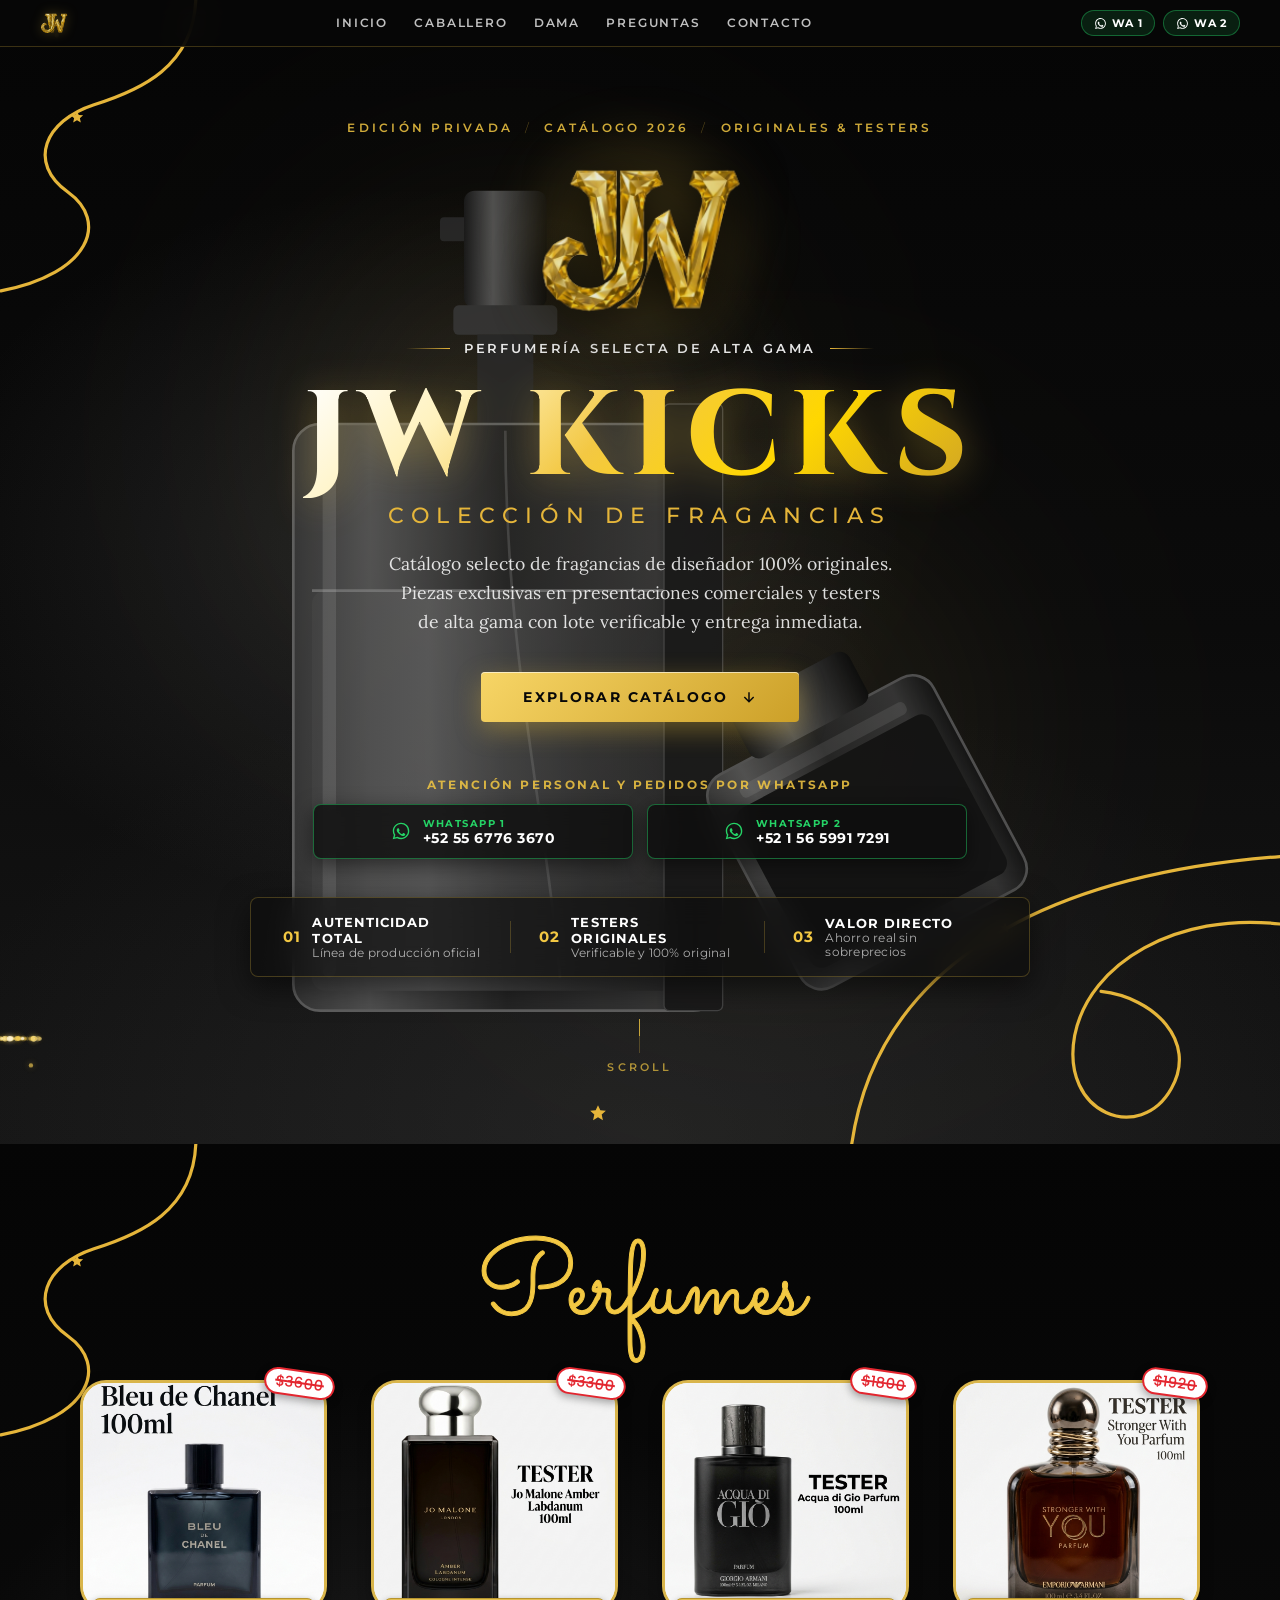
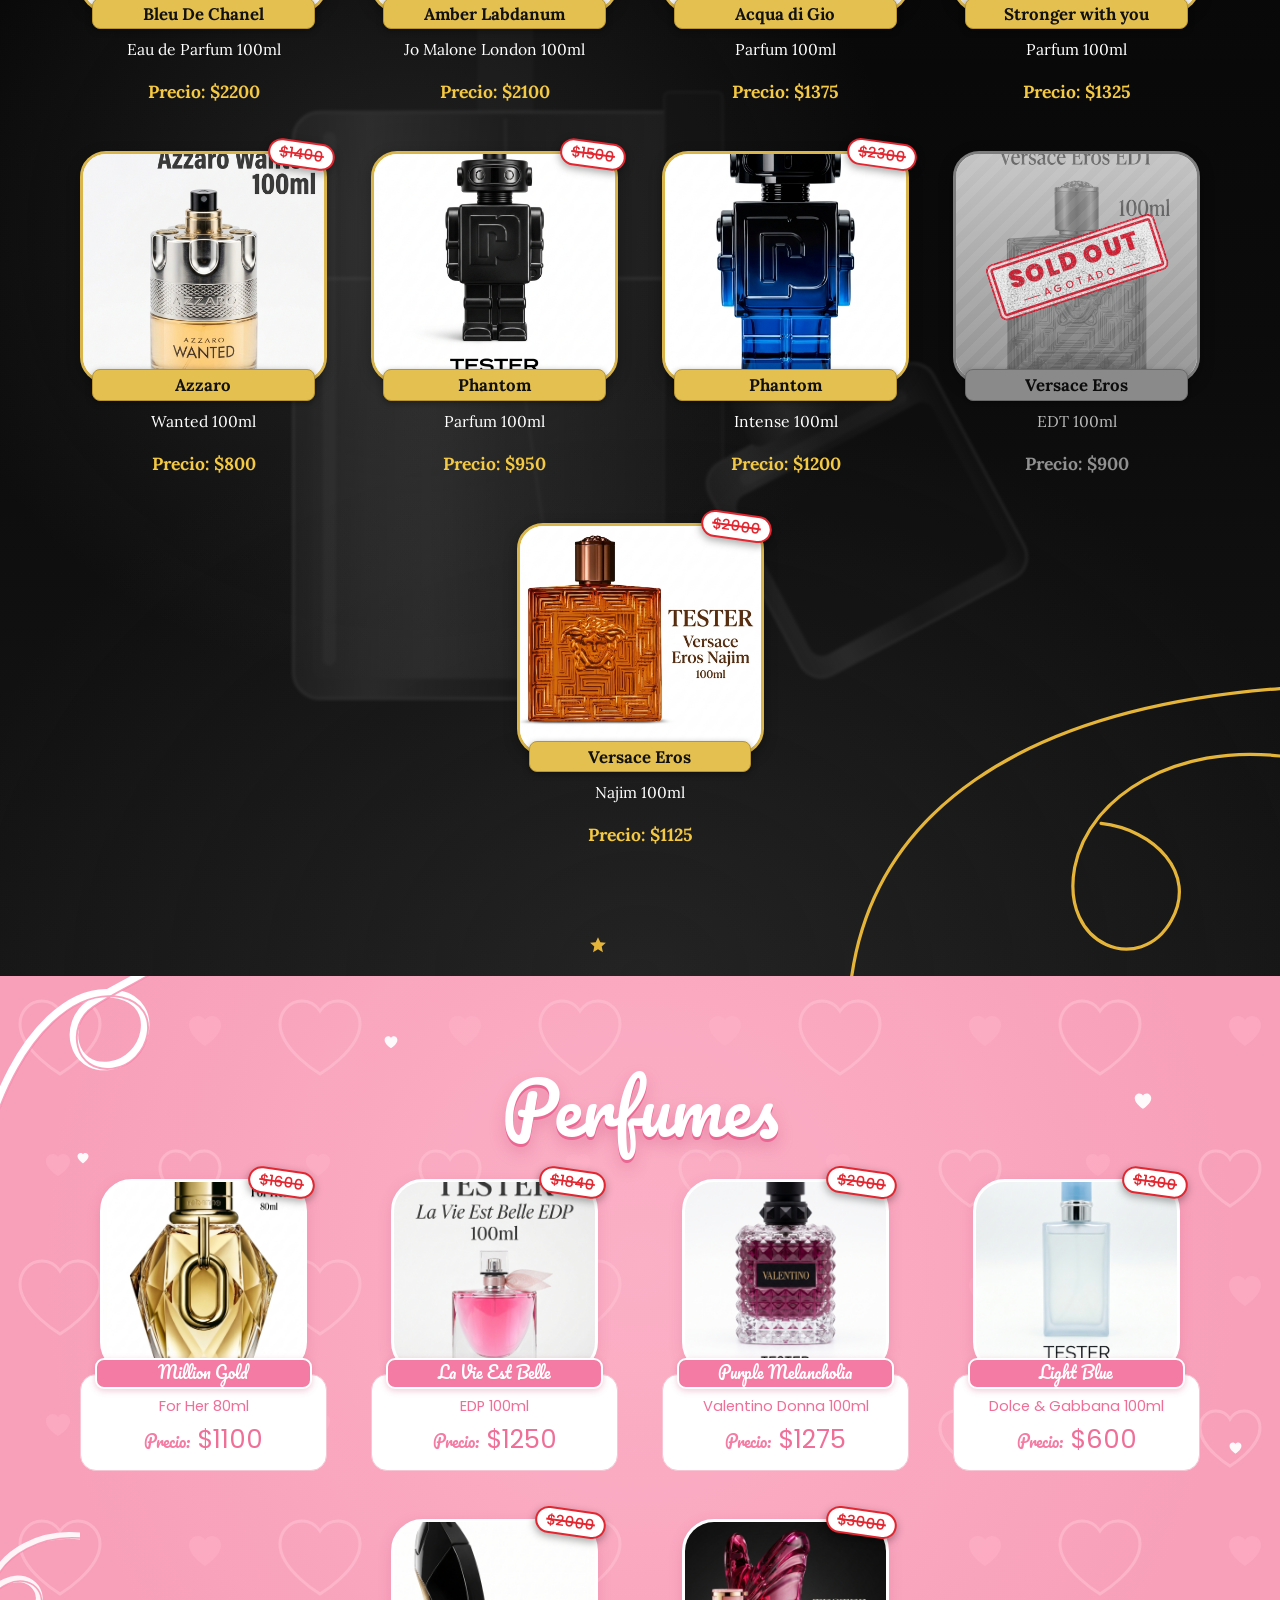
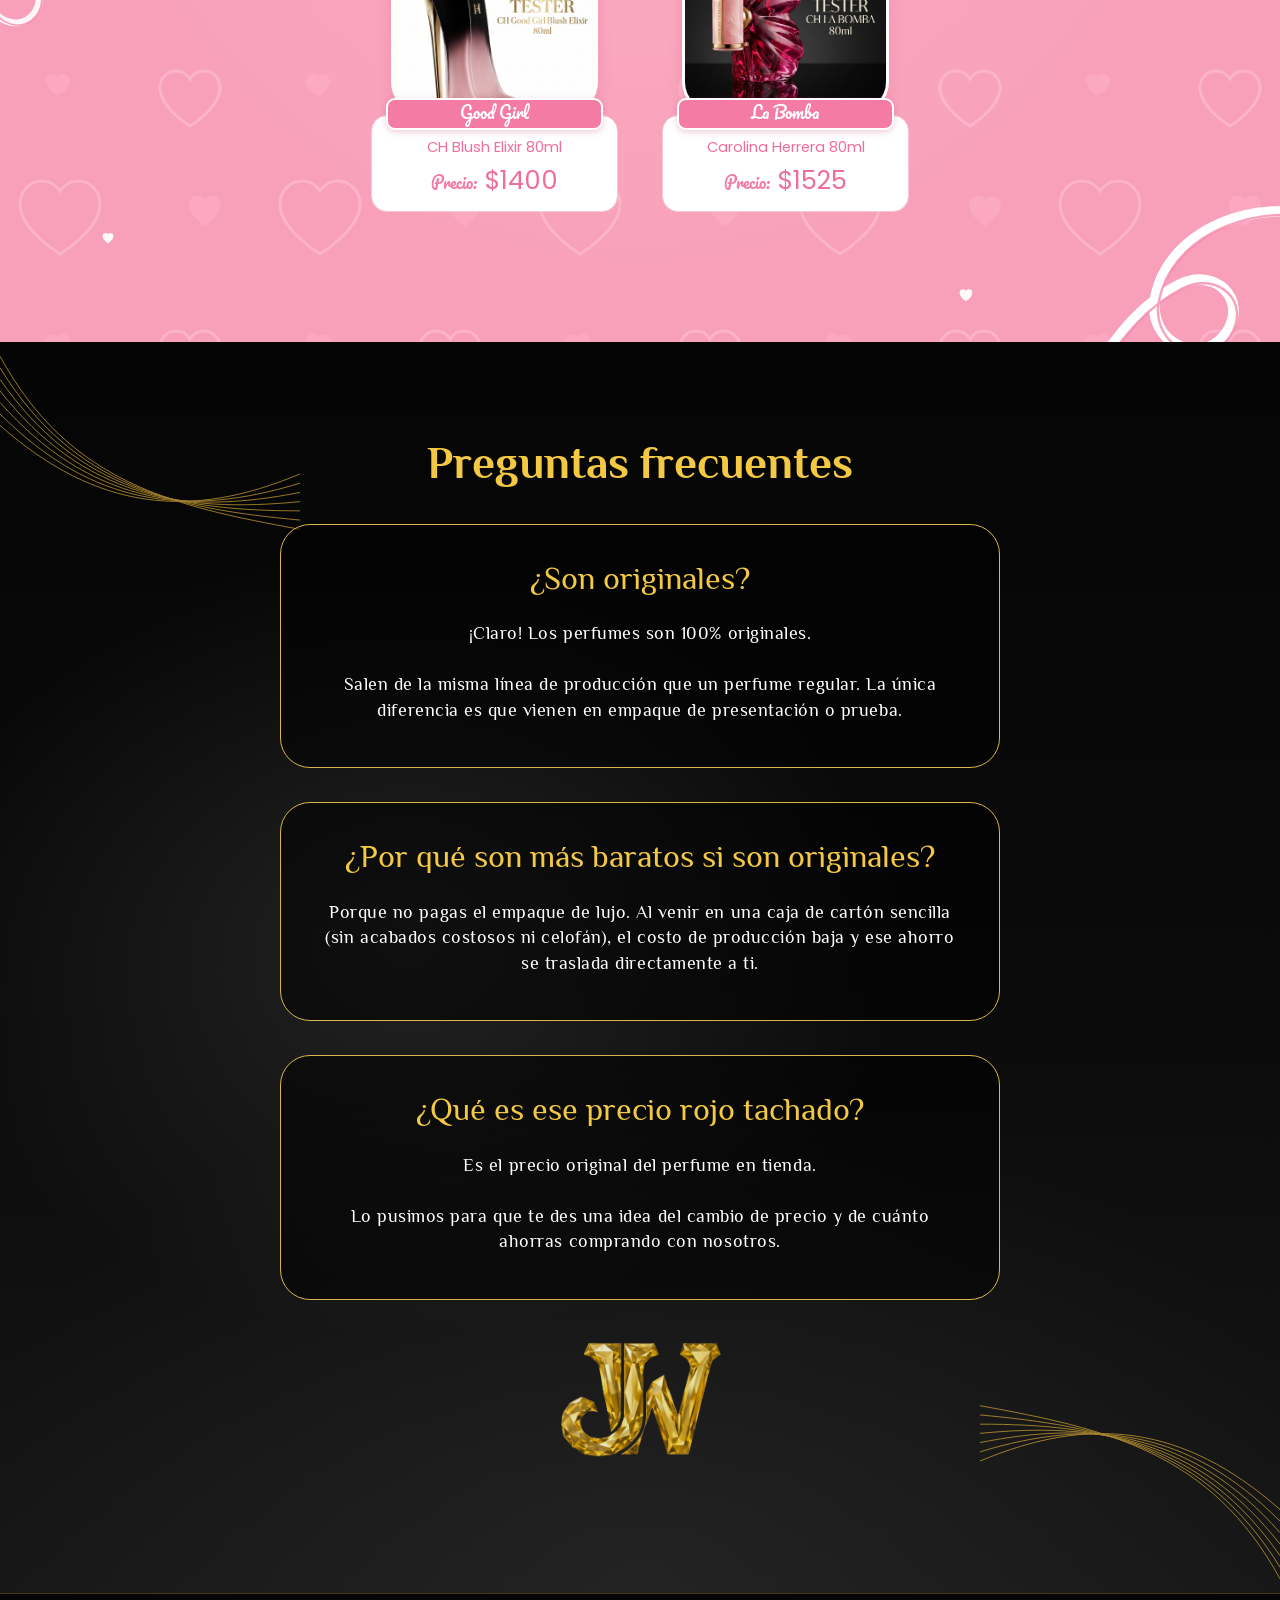
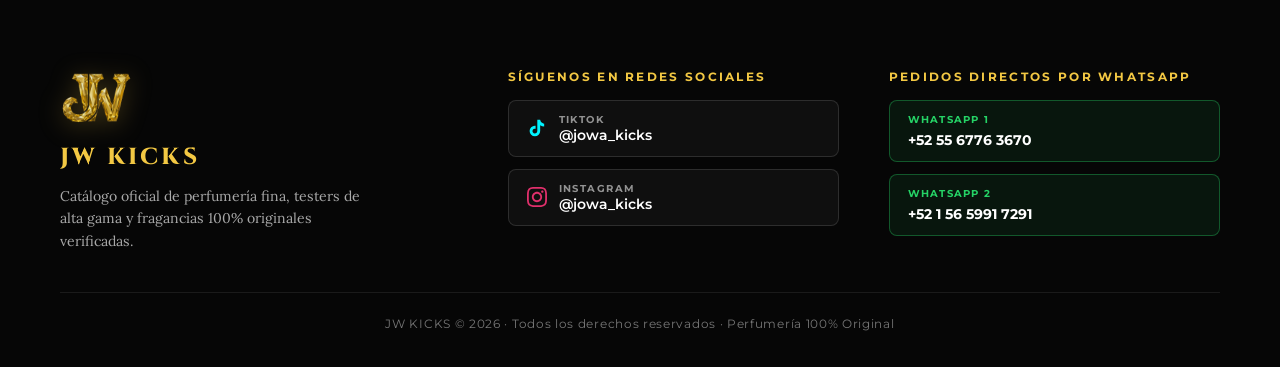
==== index.html @ 9f975dc1 "Add files via upload" ====
<!DOCTYPE html>
<html lang="es">

<head>
  <meta charset="UTF-8">
  <meta name="viewport" content="width=device-width, initial-scale=1">
  <title>JW KICKS · Catálogo Oficial de Fragancias Originales</title>
  <meta name="description"
    content="Catálogo exclusivo de perfumes y fragancias 100% originales JW KICKS. Testers oficiales y presentaciones de alta gama.">
  <meta name="theme-color" content="#000000">

  <!-- Vista previa al compartir el enlace (WhatsApp, Facebook, etc.) -->
  <meta property="og:type" content="website">
  <meta property="og:site_name" content="JW KICKS">
  <meta property="og:title" content="JW KICKS · Catálogo Oficial de Fragancias Originales">
  <meta property="og:description"
    content="Perfumes 100% originales de diseñador. Testers oficiales y presentaciones de alta gama.">
  <meta property="og:image" content="img/logo.png">
  <meta property="og:locale" content="es_MX">
  <meta name="twitter:card" content="summary_large_image">
  <link rel="icon" href="img/logo.png">
  <link rel="preconnect" href="https://fonts.googleapis.com">
  <link rel="preconnect" href="https://fonts.gstatic.com" crossorigin>
  <link
    href="https://fonts.googleapis.com/css2?family=Cinzel:wght@600;700;800;900&family=Lora:ital,wght@0,400;0,700;1,400&family=Marcellus&family=Montserrat:wght@300;400;500;600;700&family=Pacifico&family=Philosopher:wght@400;700&family=Poppins:wght@400;500&family=Sacramento&display=swap"
    rel="stylesheet">
  <link rel="stylesheet" href="styles.css?v=2.1">
</head>

<body>

  <!-- ÍNDICE DE NAVEGACIÓN SUPERIOR (STICKY) -->
  <nav class="indice-superior" id="indice-superior" aria-label="Índice de navegación principal">
    <div class="indice__contenedor">
      <a href="#inicio" class="indice__marca">
        <img src="img/logo.png" alt="JW KICKS" class="indice__logo">

      </a>

      <div class="indice__enlaces">
        <a href="#inicio" class="indice__link">INICIO</a>
        <a href="#coleccion-caballero" class="indice__link">CABALLERO</a>
        <a href="#coleccion-dama" class="indice__link">DAMA</a>
        <a href="#faq" class="indice__link">PREGUNTAS</a>
        <a href="#contacto" class="indice__link">CONTACTO</a>
      </div>

      <div class="indice__whatsapp-grupo">
        <a href="https://wa.me/525567763670?text=Hola%20JW%20KICKS,%20me%20interesa%20consultar%20el%20cat%C3%A1logo."
          target="_blank" rel="noopener" class="indice__wa-btn" title="Contactar WhatsApp 1 (+52 55 6776 3670)">
          <svg viewBox="0 0 24 24" width="13" height="13" fill="currentColor" aria-hidden="true">
            <path
              d="M12.04 2c-5.46 0-9.91 4.45-9.91 9.91 0 1.75.46 3.45 1.32 4.95L2.05 22l5.25-1.38c1.45.79 3.08 1.21 4.74 1.21 5.46 0 9.91-4.45 9.91-9.91 0-2.65-1.03-5.14-2.9-7.01A9.816 9.816 0 0 0 12.04 2m.01 1.67c2.2 0 4.26.86 5.82 2.42a8.225 8.225 0 0 1 2.41 5.83c0 4.54-3.7 8.24-8.24 8.24-1.48 0-2.93-.4-4.2-1.15l-.3-.18-3.12.82.83-3.04-.2-.31a8.196 8.196 0 0 1-1.26-4.38c0-4.54 3.7-8.24 8.24-8.24m4.52 11.66c-.25-.13-1.47-.72-1.7-.81-.23-.08-.39-.13-.56.13-.17.25-.64.81-.79.97-.14.17-.29.19-.54.06-.25-.13-1.06-.39-2.02-1.25-.75-.67-1.26-1.5-1.41-1.75-.14-.25-.02-.39.11-.51.11-.11.25-.29.37-.44.13-.14.17-.25.25-.42.08-.17.04-.31-.02-.44-.06-.13-.56-1.35-.77-1.85-.2-.49-.41-.42-.56-.43h-.48c-.17 0-.44.06-.67.31-.23.25-.88.86-.88 2.1 0 1.24.9 2.44 1.03 2.61.13.17 1.78 2.72 4.31 3.81.6.26 1.07.42 1.44.54.61.19 1.16.17 1.6.1.49-.07 1.47-.6 1.68-1.18.21-.58.21-1.07.15-1.18-.06-.11-.23-.17-.48-.29z" />
          </svg>
          <span>WA 1</span>
        </a>
        <a href="https://wa.me/5215659917291?text=Hola%20JW%20KICKS,%20me%20interesa%20consultar%20el%20cat%C3%A1logo."
          target="_blank" rel="noopener" class="indice__wa-btn" title="Contactar WhatsApp 2 (+52 1 56 5991 7291)">
          <svg viewBox="0 0 24 24" width="13" height="13" fill="currentColor" aria-hidden="true">
            <path
              d="M12.04 2c-5.46 0-9.91 4.45-9.91 9.91 0 1.75.46 3.45 1.32 4.95L2.05 22l5.25-1.38c1.45.79 3.08 1.21 4.74 1.21 5.46 0 9.91-4.45 9.91-9.91 0-2.65-1.03-5.14-2.9-7.01A9.816 9.816 0 0 0 12.04 2m.01 1.67c2.2 0 4.26.86 5.82 2.42a8.225 8.225 0 0 1 2.41 5.83c0 4.54-3.7 8.24-8.24 8.24-1.48 0-2.93-.4-4.2-1.15l-.3-.18-3.12.82.83-3.04-.2-.31a8.196 8.196 0 0 1-1.26-4.38c0-4.54 3.7-8.24 8.24-8.24m4.52 11.66c-.25-.13-1.47-.72-1.7-.81-.23-.08-.39-.13-.56.13-.17.25-.64.81-.79.97-.14.17-.29.19-.54.06-.25-.13-1.06-.39-2.02-1.25-.75-.67-1.26-1.5-1.41-1.75-.14-.25-.02-.39.11-.51.11-.11.25-.29.37-.44.13-.14.17-.25.25-.42.08-.17.04-.31-.02-.44-.06-.13-.56-1.35-.77-1.85-.2-.49-.41-.42-.56-.43h-.48c-.17 0-.44.06-.67.31-.23.25-.88.86-.88 2.1 0 1.24.9 2.44 1.03 2.61.13.17 1.78 2.72 4.31 3.81.6.26 1.07.42 1.44.54.61.19 1.16.17 1.6.1.49-.07 1.47-.6 1.68-1.18.21-.58.21-1.07.15-1.18-.06-.11-.23-.17-.48-.29z" />
          </svg>
          <span>WA 2</span>
        </a>
      </div>
    </div>
  </nav>

  <!-- Decoraciones reutilizables (se usan con <use href="#...">) -->
  <svg width="0" height="0" style="position:absolute" aria-hidden="true">
    <defs>
      <linearGradient id="g-vidrio" x1="0" x2="1">
        <stop offset="0" stop-color="#3b3b3b" />
        <stop offset=".18" stop-color="#5a5a5a" />
        <stop offset=".5" stop-color="#262626" />
        <stop offset=".85" stop-color="#3a3a3a" />
        <stop offset="1" stop-color="#151515" />
      </linearGradient>
      <linearGradient id="g-liquido" x1="0" x2="1">
        <stop offset="0" stop-color="#4a4a4a" />
        <stop offset=".3" stop-color="#6b6b6b" />
        <stop offset=".7" stop-color="#3b3b3b" />
        <stop offset="1" stop-color="#232323" />
      </linearGradient>
      <linearGradient id="g-tapa" x1="0" x2="1">
        <stop offset="0" stop-color="#1c1c1c" />
        <stop offset=".35" stop-color="#5c5c5c" />
        <stop offset="1" stop-color="#0d0d0d" />
      </linearGradient>
    </defs>

    <symbol id="frascos" viewBox="0 0 600 700">
      <!-- frasco grande -->
      <rect x="150" y="70" width="34" height="18" rx="3" fill="#2b2b2b" />
      <rect x="168" y="50" width="62" height="88" rx="8" fill="url(#g-tapa)" />
      <rect x="160" y="136" width="78" height="22" rx="4" fill="#383838" />
      <rect x="178" y="158" width="42" height="70" fill="#2a2a2a" />
      <rect x="40" y="225" width="320" height="440" rx="20" fill="url(#g-vidrio)" stroke="#6a6a6a" stroke-width="2" />
      <rect x="54" y="350" width="292" height="300" rx="10" fill="url(#g-liquido)" opacity=".75" />
      <line x1="54" y1="350" x2="346" y2="350" stroke="#9a9a9a" stroke-width="2" opacity=".6" />
      <rect x="62" y="240" width="10" height="400" rx="5" fill="#fff" opacity=".12" />
      <rect x="318" y="210" width="44" height="455" rx="4" fill="#1a1a1a" stroke="#4a4a4a" />
      <path d="M199 230 C199 400 230 520 240 640" stroke="#8a8a8a" stroke-width="2" fill="none" opacity=".35" />
      <!-- frasco pequeño inclinado -->
      <g transform="rotate(-28 470 520)">
        <rect x="370" y="440" width="190" height="180" rx="18" fill="url(#g-vidrio)" stroke="#5a5a5a"
          stroke-width="2" />
        <rect x="382" y="470" width="166" height="135" rx="10" fill="#141414" />
        <rect x="415" y="400" width="100" height="44" rx="8" fill="url(#g-tapa)" />
        <rect x="395" y="455" width="140" height="10" rx="4" fill="#fff" opacity=".1" />
      </g>
    </symbol>

    <symbol id="curva-sup" viewBox="0 0 150 220">
      <path d="M134 0 C132 46 96 62 64 72 C30 83 18 112 46 132 C74 152 62 188 0 200" fill="none" stroke="currentColor"
        stroke-width="2.2" stroke-linecap="round" />
    </symbol>

    <symbol id="curva-inf" viewBox="0 0 300 300">
      <path d="M8 300 C24 190 120 118 300 104" fill="none" stroke="currentColor" stroke-width="2.2"
        stroke-linecap="round" />
      <path d="M300 150 C230 142 170 176 160 226 C150 280 205 300 226 262 C244 230 214 200 178 196" fill="none"
        stroke="currentColor" stroke-width="2.2" stroke-linecap="round" />
    </symbol>

    <symbol id="estrella" viewBox="0 0 24 24">
      <path d="M12 1.5l3.1 6.9 7.4.7-5.6 5 1.7 7.4L12 17.6l-6.6 3.9 1.7-7.4-5.6-5 7.4-.7z" fill="currentColor" />
    </symbol>

    <symbol id="lineas" viewBox="0 0 260 160">
      <g fill="none" stroke="currentColor" stroke-width=".8">
        <path d="M0 150 C60 40 150 20 260 0" />
        <path d="M0 140 C64 36 152 18 260 8" />
        <path d="M0 130 C68 32 155 16 260 16" />
        <path d="M0 120 C72 28 158 14 260 24" />
        <path d="M0 110 C76 24 160 12 260 32" />
        <path d="M0 100 C80 20 162 10 260 40" />
        <path d="M0 90 C84 16 165 8 260 48" />
      </g>
    </symbol>

    <symbol id="liston-a" viewBox="0 0 160 200">
      <path d="M-10 150 C20 70 70 20 120 30 C165 40 150 100 110 105 C70 110 60 60 90 40 C120 20 150 10 170 -10"
        fill="none" stroke="#fff" stroke-width="9" stroke-linecap="round" />
      <path d="M-10 150 C20 70 70 20 120 30 C165 40 150 100 110 105 C70 110 60 60 90 40 C120 20 150 10 170 -10"
        fill="none" stroke="#f47aa2" stroke-width="2" stroke-linecap="round" transform="translate(3 3)" opacity=".7" />
    </symbol>

    <symbol id="liston-b" viewBox="0 0 160 160">
      <path d="M170 40 C110 30 50 60 40 110 C32 150 80 170 100 140 C118 112 90 85 60 100 C30 115 10 140 -10 170"
        fill="none" stroke="#fff" stroke-width="9" stroke-linecap="round" />
      <path d="M170 40 C110 30 50 60 40 110 C32 150 80 170 100 140 C118 112 90 85 60 100 C30 115 10 140 -10 170"
        fill="none" stroke="#f47aa2" stroke-width="2" stroke-linecap="round" transform="translate(3 3)" opacity=".7" />
    </symbol>

    <symbol id="corazon" viewBox="0 0 24 22">
      <path
        d="M12 21.5S1 14.6 1 7.4C1 3.8 3.8 1 7.2 1c2 0 3.8 1 4.8 2.6C13 2 14.8 1 16.8 1 20.2 1 23 3.8 23 7.4c0 7.2-11 14.1-11 14.1z"
        fill="currentColor" />
    </symbol>
  </svg>

  <!-- PORTADA JW KICKS -->
  <header class="pagina oscuro portada" id="inicio">
    <!-- Canvas de micro-partículas de estela dorada en suspensión -->
    <canvas id="ambient-canvas" class="portada__canvas" aria-hidden="true"></canvas>

    <!-- Auras lumínicas ambientales que respiran con suavidad -->
    <div class="portada__aura portada__aura--1" aria-hidden="true"></div>
    <div class="portada__aura portada__aura--2" aria-hidden="true"></div>

    <!-- Elementos vectoriales animados de fondo -->
    <svg class="frascos anim-flotar" aria-hidden="true">
      <use href="#frascos" />
    </svg>
    <svg class="deco curva-sup anim-pulso" aria-hidden="true">
      <use href="#curva-sup" />
    </svg>
    <svg class="deco estrella e1 anim-titilar" aria-hidden="true">
      <use href="#estrella" />
    </svg>
    <svg class="deco curva-inf anim-pulso" aria-hidden="true">
      <use href="#curva-inf" />
    </svg>
    <svg class="deco estrella e2 anim-titilar-delay" aria-hidden="true">
      <use href="#estrella" />
    </svg>
    <svg class="deco estrella e3 anim-titilar" aria-hidden="true">
      <use href="#estrella" />
    </svg>

    <div class="portada__contenedor">
      <!-- Encabezado editorial superior -->
      <div class="portada__topbar">
        <span class="topbar__item">EDICIÓN PRIVADA</span>
        <span class="topbar__sep">/</span>
        <span class="topbar__item">CATÁLOGO 2026</span>
        <span class="topbar__sep">/</span>
        <span class="topbar__item">ORIGINALES &amp; TESTERS</span>
      </div>

      <!-- Emblema de la marca con iluminación de halo suave -->
      <div class="portada__emblema">
        <div class="emblema__halo" aria-hidden="true"></div>
        <img class="portada__logo" src="img/logo.png" alt="JOWA KICKS">
      </div>

      <!-- Cintillo de categoría de lujo -->
      <div class="portada__etiqueta-lujo">
        <span class="etiqueta__linea" aria-hidden="true"></span>
        <span class="etiqueta__texto">PERFUMERÍA SELECTA DE ALTA GAMA</span>
        <span class="etiqueta__linea" aria-hidden="true"></span>
      </div>

      <!-- Título de marca imponente: JW KICKS -->
      <h1 class="portada__titulo">
        <span class="portada__marca">JW KICKS</span>
        <span class="portada__subtitulo-marca">COLECCIÓN DE FRAGANCIAS</span>
      </h1>

      <!-- Descripción editorial sobria y directa -->
      <p class="portada__descripcion">
        Catálogo selecto de fragancias de diseñador 100% originales.
        Piezas exclusivas en presentaciones comerciales y testers de alta gama con lote verificable y entrega inmediata.
      </p>

      <!-- Botón de acción con estilo editorial arquitectónico -->
      <div class="portada__cta">
        <a href="#catalogo" class="btn-explorar">
          <span class="btn-explorar__texto">EXPLORAR CATÁLOGO</span>
          <svg class="btn-explorar__flecha" viewBox="0 0 24 24" width="16" height="16" fill="none" stroke="currentColor"
            stroke-width="2.2" aria-hidden="true">
            <path d="M12 5v14M5 12l7 7 7-7" />
          </svg>
        </a>
      </div>

      <!-- 2 BOTONES DE WHATSAPP DIRECTOS -->
      <div class="portada__whatsapp-seccion">
        <span class="wa-seccion__titulo">ATENCIÓN PERSONAL Y PEDIDOS POR WHATSAPP</span>
        <div class="wa-seccion__botones">
          <a href="https://wa.me/525567763670?text=Hola%20JW%20KICKS,%20me%20gustar%C3%ADa%20hacer%20un%20pedido%20o%20consultar%20el%20cat%C3%A1logo."
            target="_blank" rel="noopener" class="btn-wa-contacto">
            <svg class="btn-wa__svg" viewBox="0 0 24 24" width="20" height="20" fill="currentColor" aria-hidden="true">
              <path
                d="M12.04 2c-5.46 0-9.91 4.45-9.91 9.91 0 1.75.46 3.45 1.32 4.95L2.05 22l5.25-1.38c1.45.79 3.08 1.21 4.74 1.21 5.46 0 9.91-4.45 9.91-9.91 0-2.65-1.03-5.14-2.9-7.01A9.816 9.816 0 0 0 12.04 2m.01 1.67c2.2 0 4.26.86 5.82 2.42a8.225 8.225 0 0 1 2.41 5.83c0 4.54-3.7 8.24-8.24 8.24-1.48 0-2.93-.4-4.2-1.15l-.3-.18-3.12.82.83-3.04-.2-.31a8.196 8.196 0 0 1-1.26-4.38c0-4.54 3.7-8.24 8.24-8.24m4.52 11.66c-.25-.13-1.47-.72-1.7-.81-.23-.08-.39-.13-.56.13-.17.25-.64.81-.79.97-.14.17-.29.19-.54.06-.25-.13-1.06-.39-2.02-1.25-.75-.67-1.26-1.5-1.41-1.75-.14-.25-.02-.39.11-.51.11-.11.25-.29.37-.44.13-.14.17-.25.25-.42.08-.17.04-.31-.02-.44-.06-.13-.56-1.35-.77-1.85-.2-.49-.41-.42-.56-.43h-.48c-.17 0-.44.06-.67.31-.23.25-.88.86-.88 2.1 0 1.24.9 2.44 1.03 2.61.13.17 1.78 2.72 4.31 3.81.6.26 1.07.42 1.44.54.61.19 1.16.17 1.6.1.49-.07 1.47-.6 1.68-1.18.21-.58.21-1.07.15-1.18-.06-.11-.23-.17-.48-.29z" />
            </svg>
            <div class="btn-wa__info">
              <span class="btn-wa__etiqueta">WHATSAPP 1</span>
              <strong class="btn-wa__tel">+52 55 6776 3670</strong>
            </div>
          </a>

          <a href="https://wa.me/5215659917291?text=Hola%20JW%20KICKS,%20me%20gustar%C3%ADa%20hacer%20un%20pedido%20o%20consultar%20el%20cat%C3%A1logo."
            target="_blank" rel="noopener" class="btn-wa-contacto">
            <svg class="btn-wa__svg" viewBox="0 0 24 24" width="20" height="20" fill="currentColor" aria-hidden="true">
              <path
                d="M12.04 2c-5.46 0-9.91 4.45-9.91 9.91 0 1.75.46 3.45 1.32 4.95L2.05 22l5.25-1.38c1.45.79 3.08 1.21 4.74 1.21 5.46 0 9.91-4.45 9.91-9.91 0-2.65-1.03-5.14-2.9-7.01A9.816 9.816 0 0 0 12.04 2m.01 1.67c2.2 0 4.26.86 5.82 2.42a8.225 8.225 0 0 1 2.41 5.83c0 4.54-3.7 8.24-8.24 8.24-1.48 0-2.93-.4-4.2-1.15l-.3-.18-3.12.82.83-3.04-.2-.31a8.196 8.196 0 0 1-1.26-4.38c0-4.54 3.7-8.24 8.24-8.24m4.52 11.66c-.25-.13-1.47-.72-1.7-.81-.23-.08-.39-.13-.56.13-.17.25-.64.81-.79.97-.14.17-.29.19-.54.06-.25-.13-1.06-.39-2.02-1.25-.75-.67-1.26-1.5-1.41-1.75-.14-.25-.02-.39.11-.51.11-.11.25-.29.37-.44.13-.14.17-.25.25-.42.08-.17.04-.31-.02-.44-.06-.13-.56-1.35-.77-1.85-.2-.49-.41-.42-.56-.43h-.48c-.17 0-.44.06-.67.31-.23.25-.88.86-.88 2.1 0 1.24.9 2.44 1.03 2.61.13.17 1.78 2.72 4.31 3.81.6.26 1.07.42 1.44.54.61.19 1.16.17 1.6.1.49-.07 1.47-.6 1.68-1.18.21-.58.21-1.07.15-1.18-.06-.11-.23-.17-.48-.29z" />
            </svg>
            <div class="btn-wa__info">
              <span class="btn-wa__etiqueta">WHATSAPP 2</span>
              <strong class="btn-wa__tel">+52 1 56 5991 7291</strong>
            </div>
          </a>
        </div>
      </div>

      <!-- Fila de especificaciones técnicas editoriales (01 / 02 / 03) -->
      <div class="portada__especificaciones">
        <div class="espec__item">
          <span class="espec__codigo">01</span>
          <div class="espec__info">
            <strong class="espec__titulo">AUTENTICIDAD TOTAL</strong>
            <span class="espec__sub">Línea de producción oficial</span>
          </div>
        </div>
        <div class="espec__divisor" aria-hidden="true"></div>
        <div class="espec__item">
          <span class="espec__codigo">02</span>
          <div class="espec__info">
            <strong class="espec__titulo">TESTERS ORIGINALES</strong>
            <span class="espec__sub">Verificable y 100% original</span>
          </div>
        </div>
        <div class="espec__divisor" aria-hidden="true"></div>
        <div class="espec__item">
          <span class="espec__codigo">03</span>
          <div class="espec__info">
            <strong class="espec__titulo">VALOR DIRECTO</strong>
            <span class="espec__sub">Ahorro real sin sobreprecios</span>
          </div>
        </div>
      </div>

      <!-- Indicador minimalista de scroll -->
      <a href="#catalogo" class="portada__scroll" aria-label="Deslizar hacia abajo para ver el catálogo">
        <span class="scroll__linea"></span>
        <span class="scroll__texto">SCROLL</span>
      </a>
    </div>
  </header>

  <!-- Las secciones de perfumes y las preguntas se generan desde productos.json -->
  <main id="catalogo"></main>

  <!-- FOOTER JW KICKS CON REDES SOCIALES -->
  <footer class="footer-principal" id="contacto">
    <div class="footer__contenedor">
      <!-- Columna 1: Marca -->
      <div class="footer__bloque-marca">
        <img src="img/logo.png" alt="JW KICKS" class="footer__logo">
        <h2 class="footer__nombre">JW KICKS</h2>
        <p class="footer__lema">Catálogo oficial de perfumería fina, testers de alta gama y fragancias 100% originales
          verificadas.</p>
      </div>

      <!-- Columna 2: Redes Sociales Oficiales -->
      <div class="footer__bloque-redes">
        <span class="footer__subtitulo">SÍGUENOS EN REDES SOCIALES</span>
        <div class="footer__redes-grid">
          <a href="https://www.tiktok.com/@jowa_kicks?_r=1&_t=ZS-9ACxQj7qnfp" target="_blank" rel="noopener"
            class="btn-red-social btn-tiktok" aria-label="TikTok @jowa_kicks">
            <svg class="red-social__svg" viewBox="0 0 24 24" width="20" height="20" fill="currentColor"
              aria-hidden="true">
              <path
                d="M19.59 6.69a4.83 4.83 0 0 1-3.77-4.25V2h-3.45v13.67a2.89 2.89 0 0 1-5.2 1.74 2.89 2.89 0 0 1 2.31-4.64c.29 0 .57.04.84.11V9.42a6.37 6.37 0 0 0-.84-.06 6.34 6.34 0 0 0-6.34 6.34 6.34 6.34 0 0 0 6.34 6.34 6.34 6.34 0 0 0 6.34-6.34V8.75a8.18 8.18 0 0 0 4.79 1.54V6.85a4.84 4.84 0 0 1-1.02-.16z" />
            </svg>
            <div class="red-social__info">
              <span class="red-social__plataforma">TIKTOK</span>
              <strong class="red-social__handle">@jowa_kicks</strong>
            </div>
          </a>

          <a href="https://www.instagram.com/jowa_kicks?stkn=em9hZDF6NjJxMWc=" target="_blank" rel="noopener"
            class="btn-red-social btn-instagram" aria-label="Instagram @jowa_kicks">
            <svg class="red-social__svg" viewBox="0 0 24 24" width="20" height="20" fill="currentColor"
              aria-hidden="true">
              <path
                d="M12 2.163c3.204 0 3.584.012 4.85.07 3.252.148 4.771 1.691 4.919 4.919.058 1.265.069 1.645.069 4.849 0 3.205-.012 3.584-.069 4.849-.149 3.225-1.664 4.771-4.919 4.919-1.266.058-1.644.07-4.85.07-3.204 0-3.584-.012-4.849-.07-3.26-.149-4.771-1.699-4.919-4.92-.058-1.265-.07-1.644-.07-4.849 0-3.204.013-3.583.07-4.849.149-3.227 1.664-4.771 4.919-4.919 1.266-.057 1.645-.069 4.849-.069zm0-2.163c-3.259 0-3.667.014-4.947.072-4.358.2-6.78 2.618-6.98 6.98-.059 1.281-.073 1.689-.073 4.948 0 3.259.014 3.668.072 4.948.2 4.358 2.618 6.78 6.98 6.98 1.281.058 1.689.072 4.948.072 3.259 0 3.668-.014 4.948-.072 4.354-.2 6.782-2.618 6.979-6.98.059-1.28.073-1.689.073-4.948 0-3.259-.014-3.667-.072-4.947-.196-4.354-2.617-6.78-6.979-6.98-1.281-.059-1.69-.073-4.949-.073zm0 5.838c-3.403 0-6.162 2.759-6.162 6.162s2.759 6.163 6.162 6.163 6.162-2.759 6.162-6.163c0-3.403-2.759-6.162-6.162-6.162zm0 10.162c-2.209 0-4-1.79-4-4 0-2.209 1.791-4 4-4s4 1.791 4 4c0 2.21-1.791 4-4 4zm6.406-11.845c-.796 0-1.441.645-1.441 1.44s.645 1.44 1.441 1.44c.795 0 1.439-.645 1.439-1.44s-.644-1.44-1.439-1.44z" />
            </svg>
            <div class="red-social__info">
              <span class="red-social__plataforma">INSTAGRAM</span>
              <strong class="red-social__handle">@jowa_kicks</strong>
            </div>
          </a>
        </div>
      </div>

      <!-- Columna 3: Canales de WhatsApp Oficiales -->
      <div class="footer__bloque-wa">
        <span class="footer__subtitulo">PEDIDOS DIRECTOS POR WHATSAPP</span>
        <div class="footer__wa-enlaces">
          <a href="https://wa.me/525567763670?text=Hola%20JW%20KICKS,%20me%20gustar%C3%ADa%20hacer%20un%20pedido%20o%20consultar%20el%20cat%C3%A1logo."
            target="_blank" rel="noopener" class="footer__wa-card">
            <div class="footer__wa-header">
              <span class="footer__wa-badge">WHATSAPP 1</span>

            </div>
            <strong class="footer__wa-num">+52 55 6776 3670</strong>
          </a>

          <a href="https://wa.me/5215659917291?text=Hola%20JW%20KICKS,%20me%20gustar%C3%ADa%20hacer%20un%20pedido%20o%20consultar%20el%20cat%C3%A1logo."
            target="_blank" rel="noopener" class="footer__wa-card">
            <div class="footer__wa-header">
              <span class="footer__wa-badge">WHATSAPP 2</span>

            </div>
            <strong class="footer__wa-num">+52 1 56 5991 7291</strong>
          </a>
        </div>
      </div>
    </div>

    <!-- Copyright y Créditos -->
    <div class="footer__inferior">
      <div class="footer__copy-texto">
        <span>JW KICKS &copy; 2026 &middot; Todos los derechos reservados &middot; Perfumer&iacute;a 100%
          Original</span>
      </div>
    </div>
  </footer>

  <script src="app.js?v=2.1"></script>
</body>

</html>
---- styles.css ----
@charset "UTF-8";

:root {
  --oro: #f3c843;
  --oro-brillante: #ffdf79;
  --oro-suave: #fff3c9;
  --oro-etiqueta: #e4c050;
  --oro-borde: #d9b54b;
  --oro-linea: #e5b53a;
  --oro-oscuro: #b8860b;
  --rosa-fondo: #f89fb9;
  --rosa-fuerte: #f47ba3;
  --rosa-texto: #ef6f99;
  --negro: #000;
  --fuente-editorial: 'Lora', Georgia, serif;
  --fuente-titulos: 'Cinzel', 'Marcellus', Georgia, serif;
  --fuente-sans: 'Montserrat', 'Poppins', -apple-system, BlinkMacSystemFont, sans-serif;
}

* { box-sizing: border-box; margin: 0; padding: 0; }

html { -webkit-text-size-adjust: 100%; scroll-behavior: smooth; }

body {
  background: var(--negro);
  color: #fff;
  font-family: var(--fuente-editorial);
  overflow-x: hidden;
}

img { display: block; max-width: 100%; }

/* ---------- Página base ---------- */
.pagina {
  position: relative;
  overflow: hidden;
  overflow: clip;
  isolation: isolate;
  padding: clamp(56px, 9vw, 96px) 16px clamp(80px, 11vw, 130px);
}

.pagina > :where(:not(.deco, .frascos, .portada__canvas, .portada__aura)) {
  position: relative;
  z-index: 2;
}

.deco, .frascos { position: absolute; pointer-events: none; z-index: 1; }

/* ---------- Tema oscuro ---------- */
.oscuro {
  background:
    radial-gradient(ellipse 55% 45% at 32% 48%, rgba(120,120,120,.22), transparent 70%),
    radial-gradient(ellipse 80% 60% at 50% 100%, rgba(60,60,60,.35), transparent 70%),
    linear-gradient(180deg, #050505 0%, #0b0b0b 55%, #161616 100%);
  color: #fff;
}

.oscuro .deco { color: var(--oro-linea); }

.frascos {
  left: 50%;
  top: 50%;
  width: min(110vw, 800px);
  height: min(128vw, 935px);
  transform: translate(-50%, -48%);
  opacity: .85;
  filter: blur(.4px);
}
.frascos.tenue { opacity: .28; filter: blur(1.5px); }

.curva-sup { top: 0; left: 0; width: clamp(110px, 22vw, 220px); height: clamp(160px, 32vw, 320px); }
.curva-inf { right: 0; bottom: 0; width: clamp(200px, 40vw, 440px); height: clamp(200px, 40vw, 440px); }

.estrella { width: 14px; height: 14px; }
.estrella.e1 { top: clamp(60px, 10vw, 110px); left: clamp(28px, 6vw, 70px); }
.estrella.e2 { right: clamp(110px, 21vw, 300px); bottom: clamp(140px, 17vw, 210px); width: 12px; height: 12px; }
.estrella.e3 { left: 46%; bottom: 22px; width: 18px; height: 18px; }

/* Animaciones decorativas SVG */
.anim-flotar {
  animation: floatBottle 8s ease-in-out infinite alternate;
}

.anim-pulso {
  animation: pulseCurves 7s ease-in-out infinite alternate;
}

.anim-titilar {
  animation: twinkleStar 3.5s ease-in-out infinite alternate;
}

.anim-titilar-delay {
  animation: twinkleStar 3.5s ease-in-out infinite alternate 1.7s;
}

@keyframes floatBottle {
  0% { transform: translate(-50%, -48%) scale(1); }
  100% { transform: translate(-50%, -51%) scale(1.018); }
}

@keyframes pulseCurves {
  0% { opacity: 0.65; transform: scale(1); }
  100% { opacity: 0.95; transform: scale(1.02); }
}

@keyframes twinkleStar {
  0% { opacity: 0.3; transform: scale(0.85); }
  50% { opacity: 1; transform: scale(1.25); filter: drop-shadow(0 0 6px var(--oro)); }
  100% { opacity: 0.3; transform: scale(0.85); }
}

/* ---------- PORTADA JW KICKS (EDITORIAL DE LUJO & SIN EMOJIS) ---------- */
.portada {
  min-height: 100vh;
  min-height: 100svh;
  display: flex;
  flex-direction: column;
  align-items: center;
  justify-content: center;
  position: relative;
  overflow: hidden;
  isolation: isolate;
  padding: clamp(50px, 8vw, 90px) 20px clamp(40px, 6vw, 70px);
  text-align: center;
}

/* Canvas de partículas doradas en suspensión */
.portada__canvas {
  position: absolute;
  inset: 0;
  width: 100%;
  height: 100%;
  pointer-events: none;
  z-index: 1;
}

/* Auras luminosas ambientales profundas */
.portada__aura {
  position: absolute;
  border-radius: 50%;
  pointer-events: none;
  filter: blur(100px);
  opacity: 0.28;
  mix-blend-mode: screen;
  z-index: 1;
}

.portada__aura--1 {
  top: 15%;
  left: 20%;
  width: min(65vw, 520px);
  height: min(65vw, 520px);
  background: radial-gradient(circle, rgba(243, 200, 67, 0.5) 0%, rgba(217, 181, 75, 0.08) 65%, transparent 80%);
  animation: auraDrift1 20s ease-in-out infinite alternate;
}

.portada__aura--2 {
  bottom: 12%;
  right: 18%;
  width: min(70vw, 560px);
  height: min(70vw, 560px);
  background: radial-gradient(circle, rgba(255, 224, 114, 0.4) 0%, rgba(184, 134, 11, 0.06) 65%, transparent 80%);
  animation: auraDrift2 24s ease-in-out infinite alternate;
}

@keyframes auraDrift1 {
  0% { transform: translate(-30px, -20px) scale(0.95); }
  50% { transform: translate(35px, 25px) scale(1.1); }
  100% { transform: translate(-15px, 20px) scale(1); }
}

@keyframes auraDrift2 {
  0% { transform: translate(25px, 20px) scale(1.05); }
  50% { transform: translate(-30px, -25px) scale(0.9); }
  100% { transform: translate(20px, -15px) scale(1.08); }
}

/* Contenedor Central */
.portada__contenedor {
  position: relative;
  z-index: 3;
  max-width: 860px;
  margin: 0 auto;
  display: flex;
  flex-direction: column;
  align-items: center;
}

/* Topbar Editorial */
.portada__topbar {
  display: inline-flex;
  align-items: center;
  gap: 12px;
  margin-bottom: clamp(16px, 3vw, 24px);
  font-family: var(--fuente-sans);
  font-size: clamp(0.68rem, 1.8vw, 0.78rem);
  font-weight: 600;
  letter-spacing: 0.26em;
  color: rgba(243, 200, 67, 0.85);
  text-transform: uppercase;
}

.topbar__sep {
  color: rgba(243, 200, 67, 0.35);
  font-weight: 300;
}

/* Emblema con Halo */
.portada__emblema {
  position: relative;
  margin-bottom: clamp(14px, 2.5vw, 22px);
}

.emblema__halo {
  position: absolute;
  top: 50%;
  left: 50%;
  width: 140%;
  height: 140%;
  transform: translate(-50%, -50%);
  border-radius: 50%;
  background: radial-gradient(circle, rgba(243, 200, 67, 0.32) 0%, transparent 70%);
  filter: blur(25px);
  animation: pulseHalo 5s ease-in-out infinite alternate;
  pointer-events: none;
}

@keyframes pulseHalo {
  0% { opacity: 0.45; transform: translate(-50%, -50%) scale(0.92); }
  100% { opacity: 0.85; transform: translate(-50%, -50%) scale(1.12); }
}

.portada__logo {
  width: clamp(140px, 26vw, 210px);
  height: auto;
  position: relative;
  z-index: 2;
  filter: drop-shadow(0 10px 24px rgba(0, 0, 0, 0.9));
  animation: floatLogo 6s ease-in-out infinite alternate;
}

@keyframes floatLogo {
  0% { transform: translateY(0); }
  100% { transform: translateY(-7px); }
}

/* Cintillo de Lujo (Sin Emojis) */
.portada__etiqueta-lujo {
  display: inline-flex;
  align-items: center;
  gap: 14px;
  margin-bottom: clamp(14px, 2.5vw, 22px);
}

.etiqueta__linea {
  width: clamp(24px, 5vw, 44px);
  height: 1px;
  background: linear-gradient(90deg, transparent, var(--oro-linea));
}

.portada__etiqueta-lujo .etiqueta__linea:last-child {
  background: linear-gradient(90deg, var(--oro-linea), transparent);
}

.etiqueta__texto {
  font-family: var(--fuente-sans);
  font-size: clamp(0.68rem, 2vw, 0.8rem);
  font-weight: 600;
  letter-spacing: 0.22em;
  color: #fff;
  opacity: 0.9;
  text-transform: uppercase;
}

/* Título de Marca: JW KICKS */
.portada__titulo {
  margin-bottom: clamp(14px, 2.5vw, 22px);
  line-height: 1;
}

.portada__marca {
  display: block;
  font-family: 'Cinzel', serif;
  font-weight: 800;
  font-size: clamp(3.2rem, 11vw, 7.5rem);
  letter-spacing: 0.08em;
  text-transform: uppercase;
  background: linear-gradient(135deg, #ffffff 0%, #fff2be 22%, #f3c843 45%, #ffd700 70%, #cca028 100%);
  -webkit-background-clip: text;
  -webkit-text-fill-color: transparent;
  filter: drop-shadow(0 4px 20px rgba(243, 200, 67, 0.35));
  position: relative;
}

.portada__subtitulo-marca {
  display: block;
  font-family: var(--fuente-sans);
  font-weight: 500;
  font-size: clamp(0.85rem, 2.5vw, 1.35rem);
  letter-spacing: 0.35em;
  color: #e5b53a;
  margin-top: 0.35em;
  text-transform: uppercase;
}

/* Descripción Editorial */
.portada__descripcion {
  max-width: 640px;
  font-family: var(--fuente-editorial);
  font-size: clamp(0.92rem, 2.4vw, 1.1rem);
  line-height: 1.65;
  color: rgba(255, 255, 255, 0.85);
  margin-bottom: clamp(24px, 4vw, 36px);
  text-wrap: balance;
}

/* Botón de Acción Principal */
.portada__cta {
  margin-bottom: clamp(32px, 5vw, 46px);
}

.btn-explorar {
  display: inline-flex;
  align-items: center;
  justify-content: center;
  gap: 12px;
  padding: clamp(13px, 2.5vw, 16px) clamp(28px, 4vw, 42px);
  background: linear-gradient(135deg, #f7d566 0%, #cca028 100%);
  color: #080808;
  font-family: var(--fuente-sans);
  font-size: clamp(0.82rem, 2vw, 0.9rem);
  font-weight: 700;
  letter-spacing: 0.16em;
  text-decoration: none;
  text-transform: uppercase;
  border-radius: 4px;
  box-shadow: 0 8px 26px rgba(243, 200, 67, 0.35), inset 0 1px 0 rgba(255, 255, 255, 0.6);
  position: relative;
  overflow: hidden;
  transition: transform 0.35s cubic-bezier(0.16, 1, 0.3, 1), box-shadow 0.35s ease;
}

.btn-explorar:hover {
  transform: translateY(-3px) scale(1.02);
  box-shadow: 0 14px 34px rgba(243, 200, 67, 0.55);
}

.btn-explorar__flecha {
  transition: transform 0.3s ease;
}

.btn-explorar:hover .btn-explorar__flecha {
  transform: translateY(3px);
}

/* Fila de Especificaciones (01 / 02 / 03) */
.portada__especificaciones {
  display: flex;
  align-items: center;
  justify-content: center;
  gap: clamp(14px, 3vw, 28px);
  margin-bottom: clamp(28px, 4vw, 42px);
  padding: 16px clamp(16px, 3vw, 32px);
  background: rgba(14, 14, 14, 0.7);
  border: 1px solid rgba(243, 200, 67, 0.24);
  border-radius: 8px;
  backdrop-filter: blur(14px);
  -webkit-backdrop-filter: blur(14px);
  box-shadow: 0 10px 30px rgba(0, 0, 0, 0.55);
  max-width: 780px;
  width: 100%;
}

.espec__item {
  display: flex;
  align-items: center;
  gap: 12px;
  text-align: left;
}

.espec__codigo {
  font-family: var(--fuente-sans);
  font-size: 0.92rem;
  font-weight: 700;
  color: var(--oro);
  letter-spacing: 0.05em;
}

.espec__info {
  display: flex;
  flex-direction: column;
}

.espec__titulo {
  font-family: var(--fuente-sans);
  font-size: clamp(0.74rem, 1.9vw, 0.84rem);
  font-weight: 700;
  color: #fff;
  letter-spacing: 0.08em;
}

.espec__sub {
  font-family: var(--fuente-sans);
  font-size: clamp(0.68rem, 1.7vw, 0.74rem);
  color: rgba(255, 255, 255, 0.65);
  letter-spacing: 0.02em;
}

.espec__divisor {
  width: 1px;
  height: 32px;
  background: rgba(243, 200, 67, 0.22);
}

@media (max-width: 680px) {
  .portada__especificaciones {
    flex-direction: column;
    align-items: flex-start;
    gap: 12px;
  }
  .espec__divisor { display: none; }
}

/* Indicador Minimalista de Scroll */
.portada__scroll {
  display: flex;
  flex-direction: column;
  align-items: center;
  gap: 8px;
  text-decoration: none;
  opacity: 0.8;
  transition: opacity 0.3s ease, transform 0.3s ease;
}

.portada__scroll:hover {
  opacity: 1;
  transform: translateY(3px);
}

.scroll__linea {
  width: 1px;
  height: 34px;
  background: rgba(243, 200, 67, 0.3);
  position: relative;
  overflow: hidden;
}

.scroll__linea::after {
  content: '';
  position: absolute;
  top: 0;
  left: 0;
  width: 100%;
  height: 50%;
  background: var(--oro);
  animation: scrollNeedle 2.2s infinite cubic-bezier(0.65, 0, 0.35, 1);
}

@keyframes scrollNeedle {
  0% { transform: translateY(-100%); }
  100% { transform: translateY(200%); }
}

.scroll__texto {
  font-family: var(--fuente-sans);
  font-size: 0.66rem;
  font-weight: 600;
  letter-spacing: 0.3em;
  color: rgba(243, 200, 67, 0.85);
  text-transform: uppercase;
}

/* ---------- Títulos de sección ---------- */
.titulo {
  text-align: center;
  font-weight: 400;
  line-height: 1;
  margin-bottom: clamp(18px, 3vw, 36px);
}

.oscuro .titulo {
  font-family: 'Sacramento', cursive;
  font-size: clamp(4rem, 13vw, 6.5rem);
  color: var(--oro);
  -webkit-text-stroke: 1px var(--oro);
}

.rosa .titulo {
  font-family: 'Pacifico', cursive;
  font-size: clamp(2.8rem, 9vw, 4.4rem);
  color: #fff;
  text-shadow: 0 3px 0 #ea6893, 0 8px 16px rgba(190, 40, 100, .25);
}

/* ---------- Rejilla de productos ---------- */
.rejilla {
  --gap-x: clamp(16px, 4vw, 44px);
  display: flex;
  flex-wrap: wrap;
  justify-content: center;
  gap: clamp(26px, 5vw, 48px) var(--gap-x);
  max-width: 1120px;
  margin: 0 auto;
}

.tarjeta {
  position: relative;
  flex: 0 1 calc((100% - var(--gap-x)) / 2);
  max-width: 260px;
  display: flex;
  flex-direction: column;
  align-items: center;
  text-align: center;
  transition: transform 0.4s cubic-bezier(0.16, 1, 0.3, 1), box-shadow 0.4s ease;
}

@media (min-width: 760px) {
  .tarjeta { flex-basis: calc((100% - 2 * var(--gap-x)) / 3); }
}
@media (min-width: 1080px) {
  .tarjeta { flex-basis: calc((100% - 3 * var(--gap-x)) / 4); }
}

.tarjeta:hover {
  transform: translateY(-6px);
}

/* Precio original tachado, en la esquina superior derecha de la foto */
.tarjeta__original {
  position: absolute;
  top: -10px;
  right: -8px;
  z-index: 3;
  padding: 3px 9px 2px;
  background: #fff;
  border: 2px solid #e3262f;
  border-radius: 999px;
  color: #e3262f;
  font-family: 'Poppins', sans-serif;
  font-weight: 500;
  font-size: clamp(.72rem, 2.6vw, .92rem);
  line-height: 1.2;
  text-decoration: line-through;
  text-decoration-thickness: 2px;
  transform: rotate(8deg);
  box-shadow: 0 3px 8px rgba(0,0,0,.35);
  transition: transform 0.3s ease;
}
.tarjeta:hover .tarjeta__original {
  transform: rotate(0deg) scale(1.05);
}
.rosa .tarjeta__original { right: calc(8% - 8px); }

.tarjeta__foto {
  position: relative;
  width: 100%;
  aspect-ratio: 1 / .94;
  background: #fff;
  border: 3px solid var(--oro-borde);
  border-radius: clamp(18px, 4vw, 26px);
  overflow: hidden;
  box-shadow: 0 4px 14px rgba(0,0,0,.3);
  transition: border-color 0.3s ease, box-shadow 0.3s ease;
}

.tarjeta:hover .tarjeta__foto {
  border-color: var(--oro-brillante);
  box-shadow: 0 8px 24px rgba(243, 200, 67, 0.25);
}

.tarjeta__foto img {
  width: 100%;
  height: 100%;
  object-fit: cover;
  transition: transform 0.6s cubic-bezier(0.16, 1, 0.3, 1);
}

.tarjeta:hover .tarjeta__foto img {
  transform: scale(1.06);
}

.tarjeta__respaldo {
  display: none;
  position: absolute;
  inset: 0;
  place-items: center;
  padding: 12px;
  font-weight: 700;
  color: #444;
}
.sin-foto img { display: none; }
.sin-foto .tarjeta__respaldo { display: grid; }

/* ---------- Producto vendido ("vendido": true en productos.json) ---------- */
.vendido { --rojo-sello: #d6162b; }

/* Etiqueta, descripción y precio en gris */
.vendido > :not(.tarjeta__foto) { filter: grayscale(1) brightness(.72); }
.rosa .vendido > :not(.tarjeta__foto) { filter: grayscale(1) brightness(.92); }
.vendido .tarjeta__original { display: none; }

/* Foto en blanco y negro con velo gris */
.vendido .tarjeta__foto {
  border-color: #7d7d7d;
  box-shadow: 0 4px 14px rgba(0,0,0,.35);
}

.vendido .tarjeta__foto img {
  filter: grayscale(1) contrast(.9) brightness(.95);
  opacity: .55;
}

.vendido .tarjeta__foto::after {
  content: "";
  position: absolute;
  inset: 0;
  background:
    repeating-linear-gradient(-45deg, rgba(255,255,255,.07) 0 8px, transparent 8px 16px),
    linear-gradient(180deg, rgba(60,60,60,.25), rgba(30,30,30,.45));
}

.vendido:hover .tarjeta__foto,
.vendido:hover .tarjeta__foto img { transform: none; border-color: #7d7d7d; box-shadow: 0 4px 14px rgba(0,0,0,.35); }

/* Sello rojo en diagonal */
.sello-vendido {
  position: absolute;
  top: 50%;
  left: 50%;
  z-index: 2;
  display: flex;
  flex-direction: column;
  align-items: center;
  gap: .18em;
  padding: .32em .7em .28em;
  border: .12em solid var(--rojo-sello);
  border-radius: .3em;
  box-shadow: inset 0 0 0 .1em rgba(255,255,255,.85), inset 0 0 0 .2em var(--rojo-sello);
  background: rgba(255, 255, 255, .82);
  color: var(--rojo-sello);
  font-size: clamp(1rem, 4.6vw, 1.55rem);
  line-height: 1;
  text-transform: uppercase;
  white-space: nowrap;
  transform: translate(-50%, -50%) rotate(-18deg);
  /* textura de tinta desgastada */
  -webkit-mask-image: url("data:image/svg+xml,%3Csvg xmlns='http://www.w3.org/2000/svg' width='180' height='180'%3E%3Cfilter id='n'%3E%3CfeTurbulence type='fractalNoise' baseFrequency='.85' numOctaves='2' seed='7'/%3E%3CfeColorMatrix values='0 0 0 0 0 0 0 0 0 0 0 0 0 0 0 0 0 0 -2.4 2.05'/%3E%3C/filter%3E%3Crect width='100%25' height='100%25' filter='url(%23n)'/%3E%3C/svg%3E");
  mask-image: url("data:image/svg+xml,%3Csvg xmlns='http://www.w3.org/2000/svg' width='180' height='180'%3E%3Cfilter id='n'%3E%3CfeTurbulence type='fractalNoise' baseFrequency='.85' numOctaves='2' seed='7'/%3E%3CfeColorMatrix values='0 0 0 0 0 0 0 0 0 0 0 0 0 0 0 0 0 0 -2.4 2.05'/%3E%3C/filter%3E%3Crect width='100%25' height='100%25' filter='url(%23n)'/%3E%3C/svg%3E");
}

.sello-vendido strong {
  font-family: 'Arial Black', 'Poppins', sans-serif;
  font-weight: 900;
  letter-spacing: .06em;
}

.sello-vendido small {
  display: flex;
  align-items: center;
  gap: .45em;
  font-family: 'Poppins', sans-serif;
  font-weight: 500;
  font-size: .42em;
  letter-spacing: .3em;
}
.sello-vendido small::before,
.sello-vendido small::after {
  content: "";
  width: 1.6em;
  height: .14em;
  background: currentColor;
}

.tarjeta__nombre {
  position: relative;
  z-index: 2;
  width: 90%;
  margin-top: -14px;
  padding: 5px 8px 4px;
  background: var(--oro-etiqueta);
  border: 1px solid #b8952e;
  border-radius: 8px;
  color: #111;
  font-weight: 700;
  font-size: clamp(.82rem, 2.9vw, 1.05rem);
  line-height: 1.2;
  box-shadow: 0 2px 6px rgba(0,0,0,.35);
  transition: background 0.3s ease;
}

.tarjeta:hover .tarjeta__nombre {
  background: var(--oro-brillante);
}

.tarjeta__desc {
  margin-top: 10px;
  font-size: clamp(.8rem, 2.8vw, .98rem);
  line-height: 1.35;
}

.oscuro .tarjeta__precio {
  margin-top: clamp(12px, 3vw, 20px);
  color: var(--oro);
  font-weight: 700;
  font-size: clamp(.9rem, 3vw, 1.1rem);
}

/* ---------- Tema rosa ---------- */
.rosa {
  background-color: var(--rosa-fondo);
  background-image:
    url("data:image/svg+xml,%3Csvg xmlns='http://www.w3.org/2000/svg' width='260' height='260' viewBox='0 0 260 260'%3E%3Cg fill='none' stroke='%23ffc3d4' stroke-width='3' opacity='.55'%3E%3Cpath d='M60 98S20 74 20 48c0-13 10-23 22-23 8 0 14 4 18 10 4-6 10-10 18-10 12 0 22 10 22 23 0 26-40 50-40 50z'/%3E%3Cpath d='M190 230s-30-18-30-38c0-10 7-17 16-17 6 0 11 3 14 8 3-5 8-8 14-8 9 0 16 7 16 17 0 20-30 38-30 38z'/%3E%3C/g%3E%3Cg fill='%23ffb3c8' opacity='.45'%3E%3Cpath d='M205 70s-16-10-16-21c0-5 4-9 9-9 3 0 6 2 7 4 1-2 4-4 7-4 5 0 9 4 9 9 0 11-16 21-16 21z'/%3E%3Cpath d='M58 200s-12-7-12-15c0-4 3-7 7-7 2 0 4 1 5 3 1-2 3-3 5-3 4 0 7 3 7 7 0 8-12 15-12 15z'/%3E%3C/g%3E%3C/svg%3E"),
    radial-gradient(ellipse at 50% 30%, #fbb0c6, transparent 70%);
  color: var(--rosa-texto);
  font-family: 'Poppins', sans-serif;
}

.rosa .tarjeta { max-width: 290px; }

.rosa .tarjeta__foto {
  width: 84%;
  border: 3px solid #fff;
  border-radius: clamp(22px, 5vw, 32px);
  box-shadow: 0 4px 14px rgba(200, 60, 110, .18);
}

.rosa .tarjeta__nombre {
  width: 88%;
  margin-top: -16px;
  margin-bottom: -15px;
  padding: 3px 8px 5px;
  background: var(--rosa-fuerte);
  border: 2px solid #fff;
  border-radius: 9px;
  color: #fff;
  font-family: 'Pacifico', cursive;
  font-weight: 400;
  font-size: clamp(.7rem, 2.6vw, 1.02rem);
  white-space: nowrap;
  box-shadow: 0 2px 6px rgba(200, 60, 110, .25);
}

.tarjeta__info {
  width: 100%;
  padding: 22px 10px 14px;
  background: #fff;
  border: 1px solid #f7c5d4;
  border-radius: 16px;
}

.rosa .tarjeta__desc { margin-top: 0; font-size: clamp(.74rem, 2.6vw, .92rem); }

.rosa .tarjeta__precio {
  margin-top: 6px;
  font-size: clamp(1.1rem, 4vw, 1.6rem);
  line-height: 1.3;
}
.rosa .tarjeta__precio span {
  font-family: 'Pacifico', cursive;
  font-size: .62em;
  color: var(--rosa-fuerte);
}

.liston { width: clamp(110px, 20vw, 190px); height: clamp(110px, 20vw, 190px); }
.liston-sup { top: -10px; left: -14px; }
.liston-inf { right: -18px; bottom: -14px; }
.liston-izq { left: -40px; bottom: 30%; width: clamp(80px, 12vw, 120px); height: clamp(110px, 18vw, 170px); opacity: .9; }

.corazon { color: #fff; width: 16px; height: 16px; opacity: .95; }
.corazon.c1 { top: 18%; left: 6%; width: 12px; }
.corazon.c2 { top: 6%; left: 30%; width: 14px; }
.corazon.c3 { top: 12%; right: 10%; width: 18px; height: 18px; }
.corazon.c4 { bottom: 4%; right: 24%; width: 14px; }
.corazon.c5 { bottom: 10%; left: 8%; width: 12px; }
.corazon.c6 { top: 48%; right: 3%; width: 13px; }

/* ---------- Preguntas frecuentes ---------- */
.faq { font-family: 'Philosopher', sans-serif; text-align: center; }

.faq__titulo {
  font-weight: 700;
  font-size: clamp(1.9rem, 6.5vw, 2.8rem);
  color: var(--oro);
  margin-bottom: clamp(20px, 4vw, 36px);
}

.faq__item {
  max-width: 720px;
  margin: 0 auto clamp(22px, 4vw, 34px);
  padding: clamp(20px, 4vw, 34px) clamp(18px, 4vw, 40px) clamp(26px, 5vw, 44px);
  border: 1px solid var(--oro-borde);
  border-radius: clamp(20px, 4vw, 30px);
  background: rgba(0,0,0,.55);
}

.faq__item h3 {
  font-weight: 400;
  font-size: clamp(1.45rem, 5vw, 2rem);
  line-height: 1.2;
  color: var(--oro);
  margin-bottom: clamp(16px, 3vw, 24px);
}

.faq__item p {
  white-space: pre-line;
  font-size: clamp(.95rem, 3vw, 1.1rem);
  line-height: 1.45;
  letter-spacing: .03em;
}

.faq__logo { width: clamp(110px, 24vw, 170px); margin: clamp(10px, 3vw, 24px) auto 0; }

.lineas { width: clamp(150px, 30vw, 300px); height: clamp(95px, 19vw, 190px); opacity: .7; }
.lineas-sup { top: 0; left: 0; transform: scaleY(-1); }
.lineas-inf { right: 0; bottom: 0; transform: scaleX(-1); }

/* ---------- Aviso de error ---------- */
.aviso { text-align: center; line-height: 1.6; color: var(--oro); }

/* ---------- ÍNDICE DE NAVEGACIÓN SUPERIOR (STICKY) ---------- */
.indice-superior {
  position: fixed;
  top: 0;
  left: 0;
  width: 100%;
  z-index: 1000;
  background: rgba(7, 7, 7, 0.88);
  backdrop-filter: blur(16px);
  -webkit-backdrop-filter: blur(16px);
  border-bottom: 1px solid rgba(243, 200, 67, 0.22);
  padding: 10px 20px;
  transition: all 0.3s ease;
}

.indice__contenedor {
  max-width: 1200px;
  margin: 0 auto;
  display: flex;
  align-items: center;
  justify-content: space-between;
  gap: 16px;
}

.indice__marca {
  display: flex;
  align-items: center;
  gap: 10px;
  text-decoration: none;
}

.indice__logo {
  width: 28px;
  height: auto;
  filter: drop-shadow(0 0 6px rgba(243, 200, 67, 0.3));
}

.indice__nombre {
  font-family: 'Cinzel', serif;
  font-size: 0.95rem;
  font-weight: 700;
  letter-spacing: 0.16em;
  color: var(--oro);
}

.indice__enlaces {
  display: flex;
  align-items: center;
  gap: clamp(14px, 2.2vw, 26px);
}

.indice__link {
  font-family: var(--fuente-sans);
  font-size: 0.72rem;
  font-weight: 600;
  letter-spacing: 0.16em;
  color: rgba(255, 255, 255, 0.75);
  text-decoration: none;
  transition: color 0.25s ease;
  position: relative;
  padding: 4px 0;
}

.indice__link:hover {
  color: var(--oro-brillante);
}

.indice__link::after {
  content: '';
  position: absolute;
  bottom: 0;
  left: 0;
  width: 0;
  height: 1px;
  background: var(--oro);
  transition: width 0.25s ease;
}

.indice__link:hover::after {
  width: 100%;
}

.indice__whatsapp-grupo {
  display: flex;
  align-items: center;
  gap: 8px;
}

.indice__wa-btn {
  display: inline-flex;
  align-items: center;
  gap: 5px;
  padding: 5px 12px;
  border-radius: 999px;
  background: rgba(37, 211, 102, 0.12);
  border: 1px solid rgba(37, 211, 102, 0.4);
  color: #fff;
  font-family: var(--fuente-sans);
  font-size: 0.7rem;
  font-weight: 700;
  letter-spacing: 0.06em;
  text-decoration: none;
  transition: all 0.25s ease;
}

.indice__wa-btn:hover {
  background: #25d366;
  color: #000;
  border-color: #25d366;
  transform: translateY(-1px);
}

@media (max-width: 780px) {
  .indice__enlaces { display: none; }
}

/* Espacio superior para la portada debido al índice fijo */
.portada {
  padding-top: clamp(80px, 12vw, 120px) !important;
}

/* ---------- 2 BOTONES DE WHATSAPP EN LA PORTADA ---------- */
.portada__whatsapp-seccion {
  margin-top: 10px;
  margin-bottom: clamp(26px, 4vw, 38px);
  width: 100%;
  max-width: 680px;
  display: flex;
  flex-direction: column;
  align-items: center;
  gap: 12px;
}

.wa-seccion__titulo {
  font-family: var(--fuente-sans);
  font-size: clamp(0.66rem, 1.8vw, 0.74rem);
  font-weight: 700;
  letter-spacing: 0.22em;
  color: rgba(243, 200, 67, 0.85);
  text-transform: uppercase;
}

.wa-seccion__botones {
  display: flex;
  flex-wrap: wrap;
  justify-content: center;
  gap: 14px;
  width: 100%;
}

.btn-wa-contacto {
  flex: 1 1 260px;
  max-width: 320px;
  display: flex;
  align-items: center;
  justify-content: center;
  gap: 12px;
  padding: 12px 20px;
  background: rgba(14, 14, 14, 0.82);
  border: 1px solid rgba(37, 211, 102, 0.45);
  border-radius: 8px;
  color: #fff;
  text-decoration: none;
  backdrop-filter: blur(10px);
  -webkit-backdrop-filter: blur(10px);
  box-shadow: 0 6px 20px rgba(0, 0, 0, 0.5);
  transition: transform 0.3s cubic-bezier(0.16, 1, 0.3, 1), border-color 0.3s ease, box-shadow 0.3s ease, background 0.3s ease;
}

.btn-wa-contacto:hover {
  transform: translateY(-3px);
  border-color: #25d366;
  background: rgba(20, 20, 20, 0.95);
  box-shadow: 0 10px 28px rgba(37, 211, 102, 0.35);
}

.btn-wa__svg {
  color: #25d366;
  flex-shrink: 0;
  transition: transform 0.3s ease;
}

.btn-wa-contacto:hover .btn-wa__svg {
  transform: scale(1.15);
}

.btn-wa__info {
  display: flex;
  flex-direction: column;
  text-align: left;
}

.btn-wa__etiqueta {
  font-family: var(--fuente-sans);
  font-size: 0.64rem;
  font-weight: 700;
  letter-spacing: 0.14em;
  color: #25d366;
}

.btn-wa__tel {
  font-family: var(--fuente-sans);
  font-size: 0.86rem;
  font-weight: 700;
  letter-spacing: 0.04em;
  color: #fff;
}

/* ---------- FOOTER CON REDES SOCIALES & WHATSAPP ---------- */
.footer-principal {
  background: #060606;
  border-top: 1px solid rgba(243, 200, 67, 0.25);
  padding: clamp(48px, 6vw, 76px) 20px clamp(24px, 4vw, 36px);
  color: #fff;
  position: relative;
  z-index: 10;
}

.footer__contenedor {
  max-width: 1160px;
  margin: 0 auto;
  display: grid;
  grid-template-columns: 1.2fr 1fr 1fr;
  gap: clamp(28px, 4vw, 50px);
}

.footer__bloque-marca {
  display: flex;
  flex-direction: column;
  gap: 12px;
}

.footer__logo {
  width: 72px;
  height: auto;
  filter: drop-shadow(0 4px 12px rgba(243, 200, 67, 0.25));
}

.footer__nombre {
  font-family: 'Cinzel', serif;
  font-size: 1.45rem;
  font-weight: 800;
  letter-spacing: 0.14em;
  color: var(--oro);
  margin-top: 4px;
}

.footer__lema {
  font-family: var(--fuente-editorial);
  font-size: 0.88rem;
  color: rgba(255, 255, 255, 0.65);
  line-height: 1.6;
  max-width: 320px;
}

.footer__subtitulo {
  display: block;
  font-family: var(--fuente-sans);
  font-size: 0.72rem;
  font-weight: 700;
  letter-spacing: 0.2em;
  color: var(--oro);
  text-transform: uppercase;
  margin-bottom: 16px;
}

.footer__redes-grid {
  display: flex;
  flex-direction: column;
  gap: 12px;
}

.btn-red-social {
  display: flex;
  align-items: center;
  gap: 12px;
  padding: 12px 18px;
  background: rgba(255, 255, 255, 0.04);
  border: 1px solid rgba(255, 255, 255, 0.12);
  border-radius: 8px;
  text-decoration: none;
  color: #fff;
  transition: all 0.3s ease;
}

.btn-red-social:hover {
  transform: translateX(4px);
}

.btn-tiktok:hover {
  border-color: #00f2fe;
  background: rgba(0, 242, 254, 0.08);
  box-shadow: 0 4px 18px rgba(0, 242, 254, 0.25);
}

.btn-tiktok .red-social__svg {
  color: #00f2fe;
}

.btn-instagram:hover {
  border-color: #e1306c;
  background: rgba(225, 48, 108, 0.08);
  box-shadow: 0 4px 18px rgba(225, 48, 108, 0.25);
}

.btn-instagram .red-social__svg {
  color: #e1306c;
}

.red-social__info {
  display: flex;
  flex-direction: column;
}

.red-social__plataforma {
  font-family: var(--fuente-sans);
  font-size: 0.64rem;
  font-weight: 700;
  letter-spacing: 0.14em;
  color: rgba(255, 255, 255, 0.55);
}

.red-social__handle {
  font-family: var(--fuente-sans);
  font-size: 0.88rem;
  font-weight: 600;
  color: #fff;
}

.footer__wa-enlaces {
  display: flex;
  flex-direction: column;
  gap: 12px;
}

.footer__wa-card {
  display: flex;
  flex-direction: column;
  gap: 5px;
  padding: 12px 18px;
  background: rgba(37, 211, 102, 0.08);
  border: 1px solid rgba(37, 211, 102, 0.35);
  border-radius: 8px;
  text-decoration: none;
  color: #fff;
  transition: all 0.3s ease;
}

.footer__wa-card:hover {
  background: rgba(37, 211, 102, 0.18);
  border-color: #25d366;
  transform: translateX(4px);
  box-shadow: 0 4px 18px rgba(37, 211, 102, 0.25);
}

.footer__wa-header {
  display: flex;
  align-items: center;
  justify-content: space-between;
}

.footer__wa-badge {
  font-family: var(--fuente-sans);
  font-size: 0.64rem;
  font-weight: 700;
  letter-spacing: 0.12em;
  color: #25d366;
}

.footer__wa-estado {
  font-family: var(--fuente-sans);
  font-size: 0.6rem;
  font-weight: 700;
  letter-spacing: 0.08em;
  color: #4ade80;
  padding: 2px 6px;
  border-radius: 4px;
  background: rgba(74, 222, 128, 0.15);
}

.footer__wa-num {
  font-family: var(--fuente-sans);
  font-size: 0.88rem;
  font-weight: 700;
  color: #fff;
}

.footer__inferior {
  max-width: 1160px;
  margin: 40px auto 0;
  padding-top: 24px;
  border-top: 1px solid rgba(255, 255, 255, 0.08);
  text-align: center;
}

.footer__copy-texto {
  font-family: var(--fuente-sans);
  font-size: 0.72rem;
  color: rgba(255, 255, 255, 0.45);
  letter-spacing: 0.06em;
}

@media (max-width: 780px) {
  .footer__contenedor {
    grid-template-columns: 1fr;
    gap: 32px;
  }
}
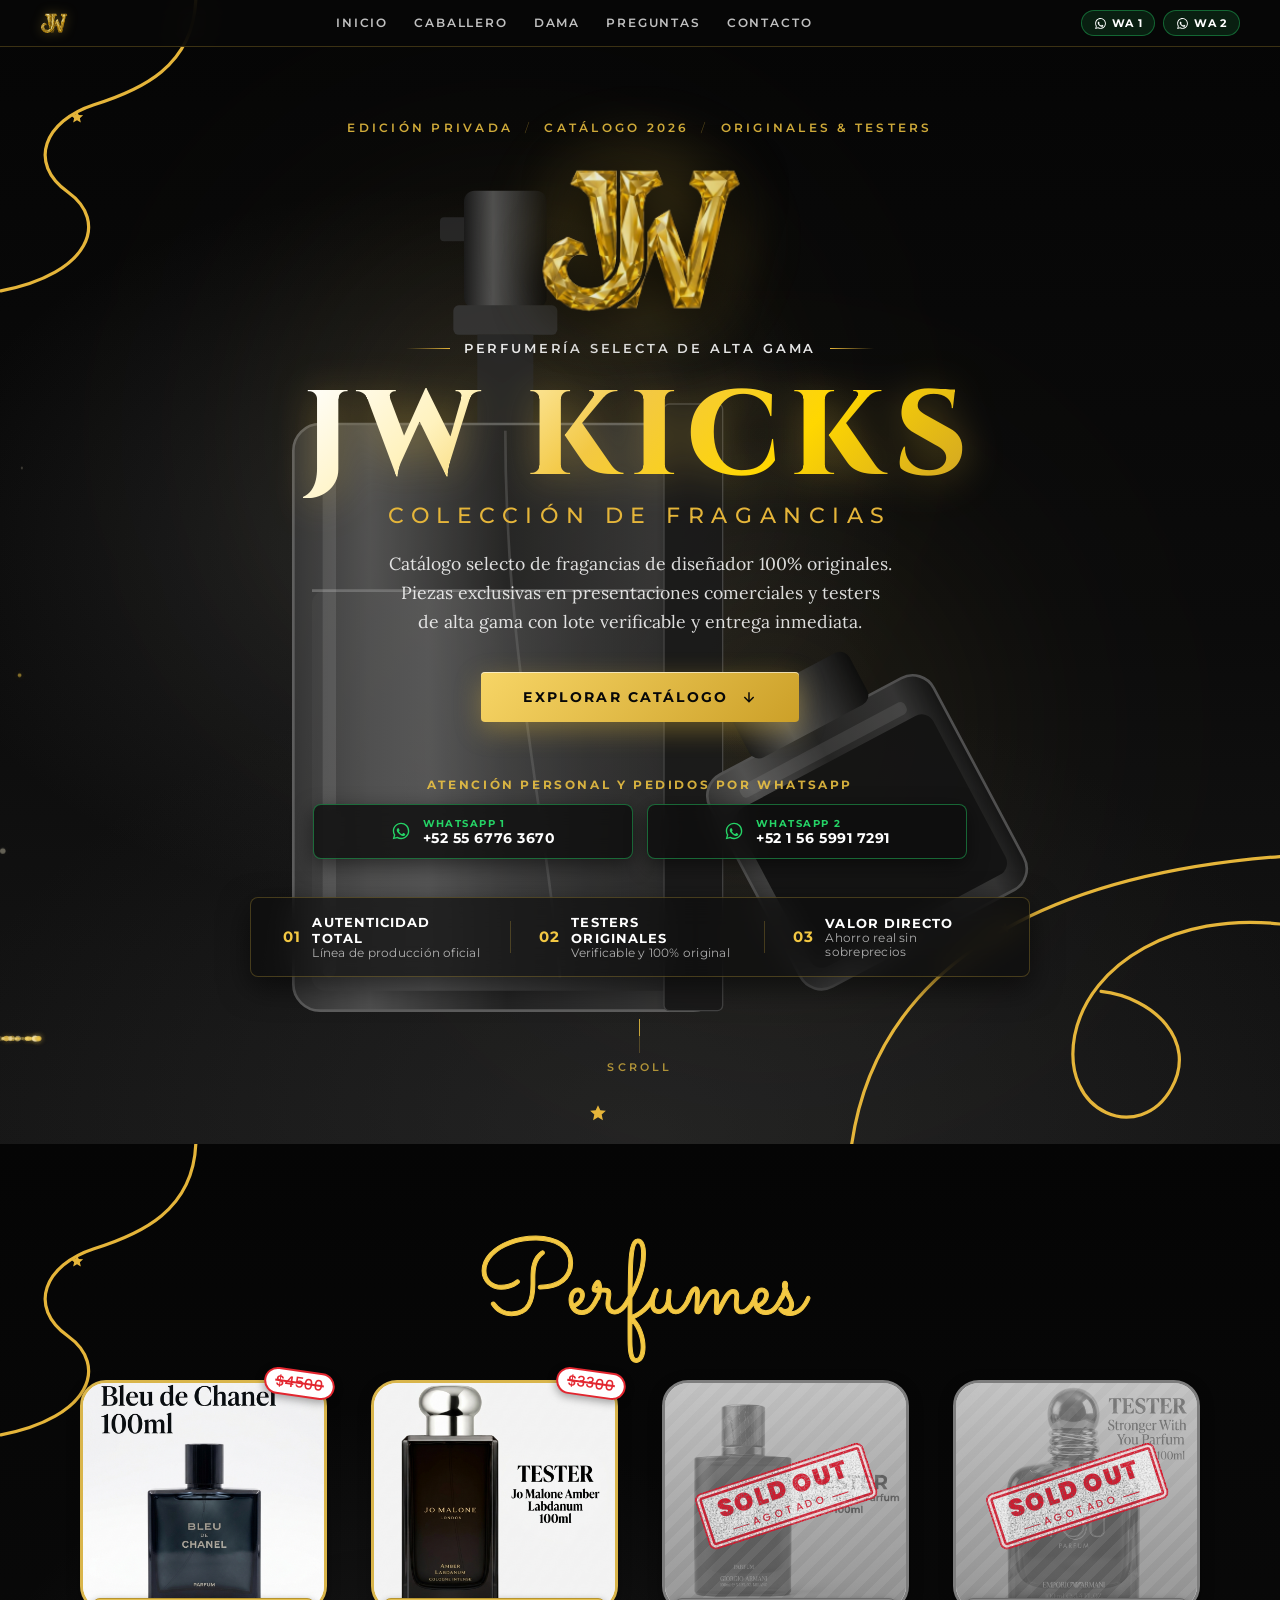
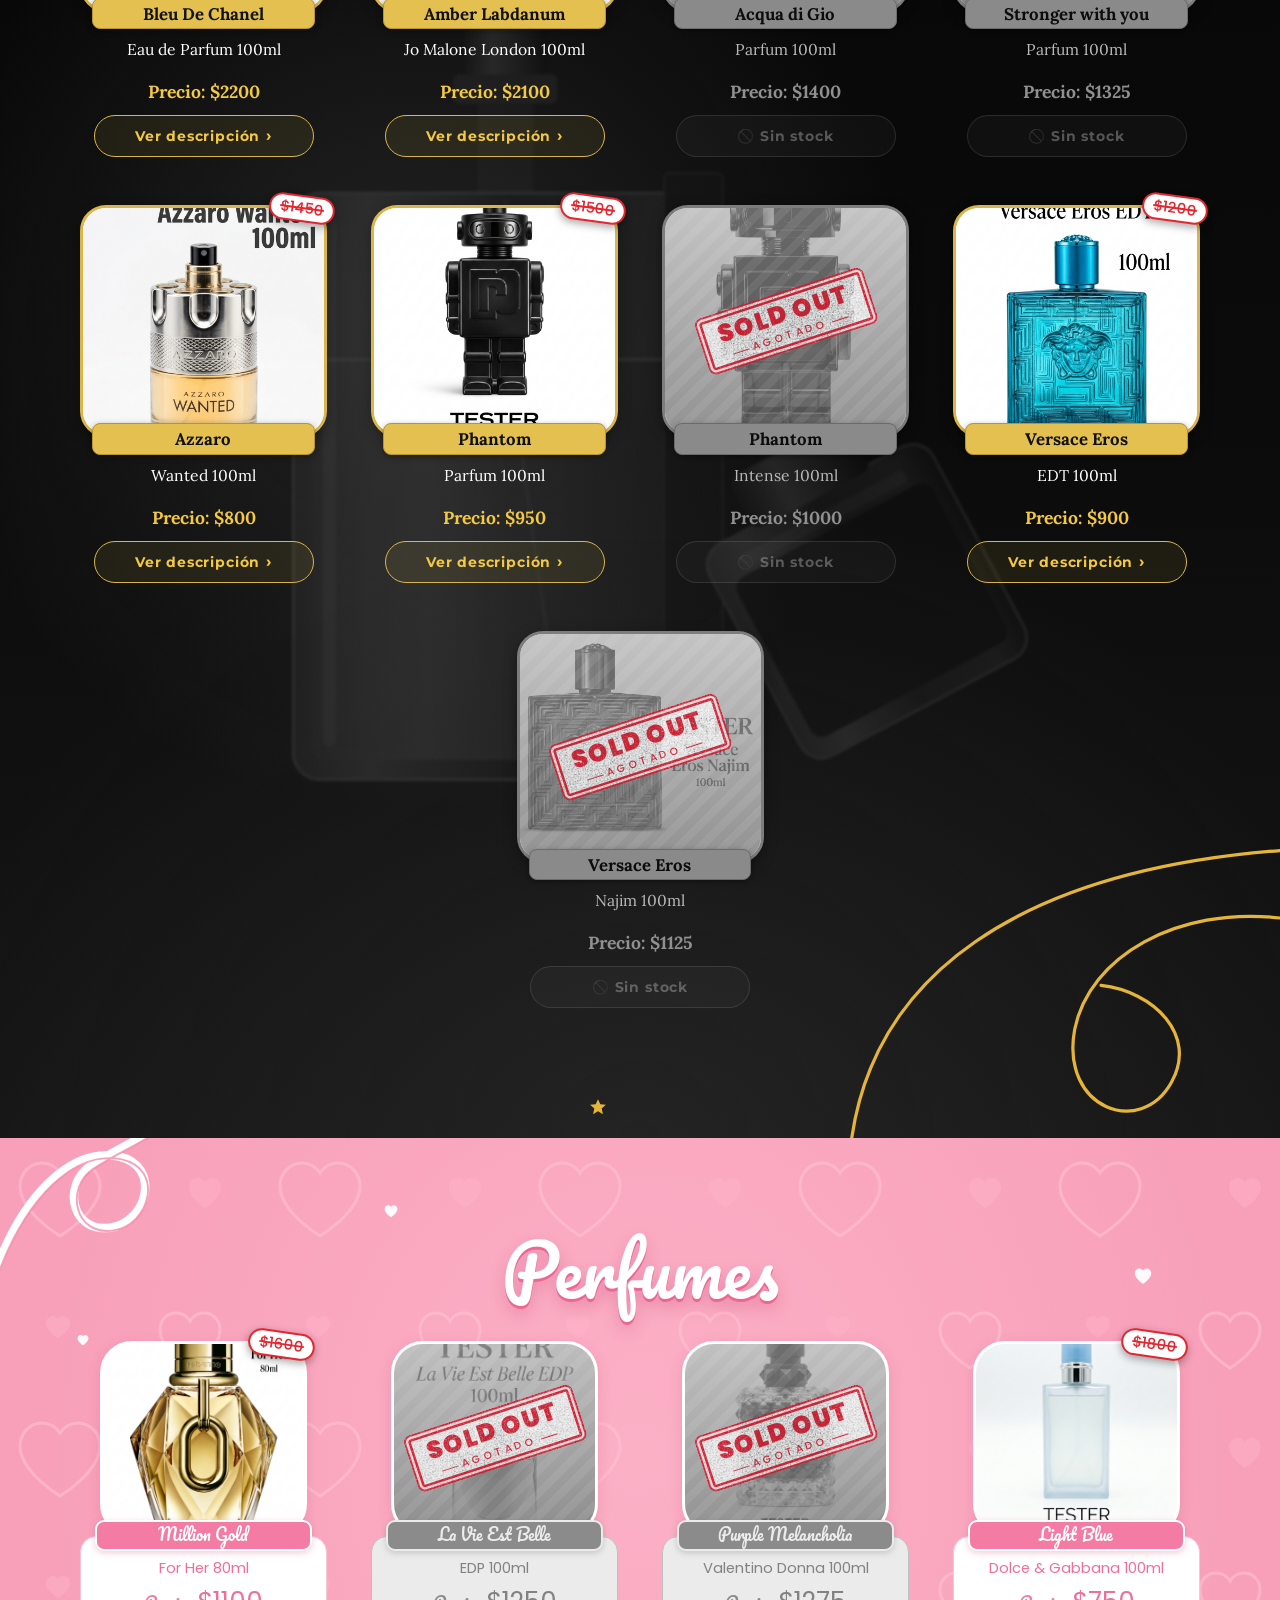
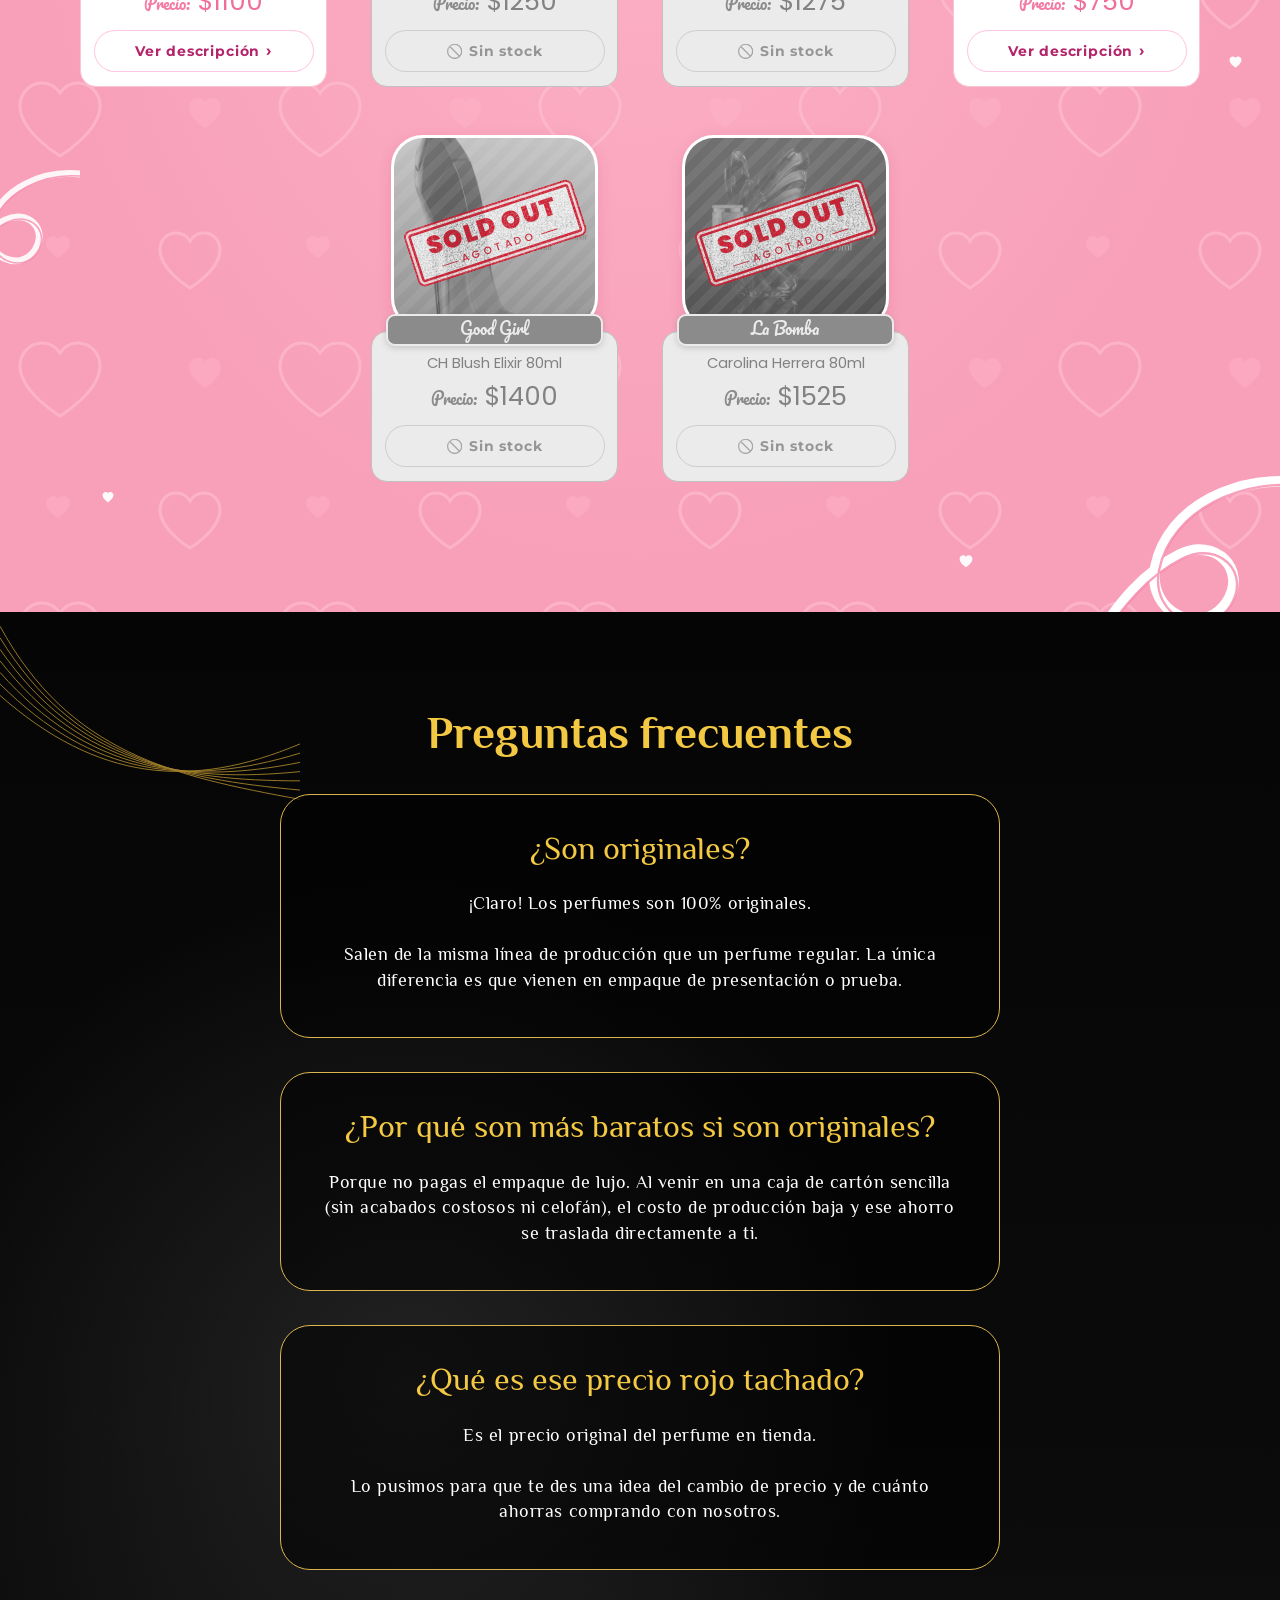
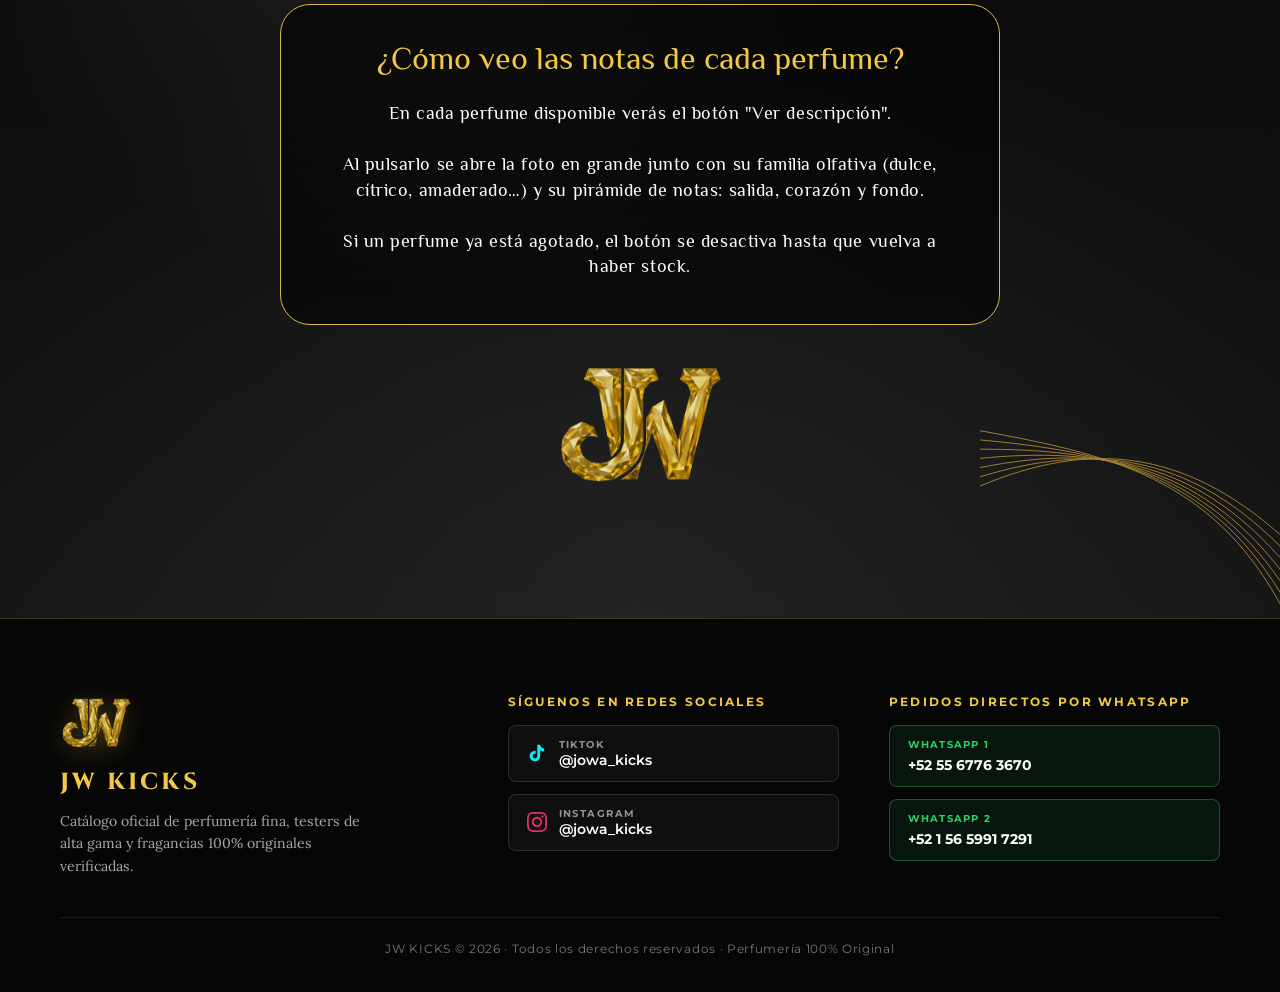
==== commit d78dd478: "Visor de descripcion con notas, loader y catalogo con familia olfativa" ====
--- a/index.html
+++ b/index.html
@@ -24,10 +24,24 @@
   <link
     href="https://fonts.googleapis.com/css2?family=Cinzel:wght@600;700;800;900&family=Lora:ital,wght@0,400;0,700;1,400&family=Marcellus&family=Montserrat:wght@300;400;500;600;700&family=Pacifico&family=Philosopher:wght@400;700&family=Poppins:wght@400;500&family=Sacramento&display=swap"
     rel="stylesheet">
-  <link rel="stylesheet" href="styles.css?v=2.1">
+  <link rel="stylesheet" href="styles.css?v=2.4">
 </head>
 
 <body>
+
+  <!-- CARGADOR CON LOGO -->
+  <div class="cargador" id="cargador" role="status" aria-live="polite">
+    <div class="cargador__centro">
+      <div class="cargador__anillo">
+        <span class="cargador__brillo" aria-hidden="true"></span>
+        <img src="img/logo.png" alt="JW KICKS" class="cargador__logo">
+      </div>
+      <p class="cargador__marca">JW KICKS</p>
+      <p class="cargador__texto">Destapando las fragancias<span class="cargador__puntos"><i>.</i><i>.</i><i>.</i></span>
+      </p>
+      <div class="cargador__barra"><span></span></div>
+    </div>
+  </div>
 
   <!-- ÍNDICE DE NAVEGACIÓN SUPERIOR (STICKY) -->
   <nav class="indice-superior" id="indice-superior" aria-label="Índice de navegación principal">
@@ -380,7 +394,7 @@
     </div>
   </footer>
 
-  <script src="app.js?v=2.1"></script>
+  <script src="app.js?v=2.4"></script>
 </body>
 
 </html>
--- a/styles.css
+++ b/styles.css
@@ -1226,3 +1226,699 @@
   }
 }
 
+/* ======================================================================
+   CARGADOR CON LOGO
+   ====================================================================== */
+.cargador {
+  position: fixed;
+  inset: 0;
+  z-index: 9999;
+  display: grid;
+  place-items: center;
+  padding: 24px;
+  background: radial-gradient(circle at 50% 38%, #1a1510 0%, #0b0b0b 68%);
+  transition: opacity .6s ease, visibility .6s ease;
+}
+
+.cargador--fin {
+  opacity: 0;
+  visibility: hidden;
+  pointer-events: none;
+}
+
+/* El atributo hidden debe ganarle al display:grid de arriba. */
+.cargador[hidden] {
+  display: none !important;
+}
+
+.cargador__centro {
+  display: flex;
+  flex-direction: column;
+  align-items: center;
+  gap: 14px;
+  text-align: center;
+}
+
+.cargador__anillo {
+  position: relative;
+  display: grid;
+  place-items: center;
+  width: clamp(104px, 30vw, 148px);
+  aspect-ratio: 1;
+  border-radius: 50%;
+  border: 2px solid rgba(243, 200, 67, .18);
+}
+
+.cargador__anillo::before,
+.cargador__brillo {
+  content: "";
+  position: absolute;
+  inset: -2px;
+  border-radius: 50%;
+  border: 2px solid transparent;
+}
+
+.cargador__anillo::before {
+  border-top-color: var(--oro, #f3c843);
+  border-right-color: rgba(243, 200, 67, .45);
+  animation: cargador-giro 1.15s linear infinite;
+}
+
+.cargador__brillo {
+  inset: 10px;
+  border: 1px solid rgba(255, 224, 114, .22);
+  box-shadow: 0 0 34px rgba(243, 200, 67, .22) inset;
+  animation: cargador-pulso 2s ease-in-out infinite;
+}
+
+.cargador__logo {
+  width: 58%;
+  height: auto;
+  filter: drop-shadow(0 4px 16px rgba(243, 200, 67, .38));
+  animation: cargador-latido 1.9s ease-in-out infinite;
+}
+
+.cargador__marca {
+  font-family: 'Cinzel', serif;
+  font-size: clamp(1.1rem, 4.4vw, 1.5rem);
+  font-weight: 800;
+  letter-spacing: .26em;
+  color: var(--oro, #f3c843);
+  margin: 2px 0 0;
+}
+
+.cargador__texto {
+  margin: 0;
+  font-size: clamp(.8rem, 3vw, .95rem);
+  letter-spacing: .08em;
+  color: rgba(255, 255, 255, .62);
+}
+
+.cargador__puntos i {
+  font-style: normal;
+  animation: cargador-punto 1.3s infinite;
+}
+
+.cargador__puntos i:nth-child(2) {
+  animation-delay: .18s;
+}
+
+.cargador__puntos i:nth-child(3) {
+  animation-delay: .36s;
+}
+
+.cargador__barra {
+  width: clamp(150px, 54vw, 230px);
+  height: 3px;
+  border-radius: 999px;
+  background: rgba(243, 200, 67, .14);
+  overflow: hidden;
+}
+
+.cargador__barra>span {
+  display: block;
+  width: 40%;
+  height: 100%;
+  border-radius: 999px;
+  background: linear-gradient(90deg, transparent, var(--oro, #f3c843), #fff5d7, transparent);
+  animation: cargador-barra 1.25s ease-in-out infinite;
+}
+
+@keyframes cargador-giro {
+  to {
+    transform: rotate(360deg);
+  }
+}
+
+@keyframes cargador-pulso {
+
+  0%,
+  100% {
+    opacity: .45;
+    transform: scale(1);
+  }
+
+  50% {
+    opacity: 1;
+    transform: scale(1.04);
+  }
+}
+
+@keyframes cargador-latido {
+
+  0%,
+  100% {
+    transform: scale(1);
+  }
+
+  50% {
+    transform: scale(1.07);
+  }
+}
+
+@keyframes cargador-punto {
+
+  0%,
+  100% {
+    opacity: .2;
+  }
+
+  50% {
+    opacity: 1;
+  }
+}
+
+@keyframes cargador-barra {
+  0% {
+    transform: translateX(-110%);
+  }
+
+  100% {
+    transform: translateX(260%);
+  }
+}
+
+/* ======================================================================
+   BOTÓN "VER DESCRIPCIÓN"
+   ====================================================================== */
+.tarjeta__ver {
+  display: inline-flex;
+  align-items: center;
+  justify-content: center;
+  gap: 6px;
+  margin-top: 12px;
+  min-height: 42px;
+  padding: 9px 16px;
+  width: 100%;
+  max-width: 220px;
+  border: 1px solid var(--oro-borde, rgba(243, 200, 67, .45));
+  border-radius: 999px;
+  background: rgba(243, 200, 67, .08);
+  color: var(--oro, #f3c843);
+  font-family: var(--fuente-sans, 'Poppins', sans-serif);
+  font-size: clamp(.76rem, 2.7vw, .86rem);
+  font-weight: 700;
+  letter-spacing: .06em;
+  cursor: pointer;
+  transition: background .25s ease, transform .25s ease, box-shadow .25s ease, color .25s ease;
+}
+
+.tarjeta__ver:hover:not(:disabled) {
+  background: var(--oro, #f3c843);
+  color: #140f04;
+  transform: translateY(-2px);
+  box-shadow: 0 8px 22px rgba(243, 200, 67, .28);
+}
+
+.tarjeta__ver:focus-visible {
+  outline: 2px solid var(--oro, #f3c843);
+  outline-offset: 3px;
+}
+
+.tarjeta__ver--no,
+.tarjeta__ver:disabled {
+  border-color: rgba(255, 255, 255, .16);
+  background: rgba(255, 255, 255, .04);
+  color: rgba(255, 255, 255, .42);
+  cursor: not-allowed;
+}
+
+.rosa .tarjeta__ver {
+  border-color: rgba(255, 143, 196, .5);
+  background: rgba(255, 255, 255, .5);
+  color: #b3246b;
+}
+
+.rosa .tarjeta__ver:hover:not(:disabled) {
+  background: #ff8fc4;
+  color: #fff;
+  box-shadow: 0 8px 22px rgba(190, 40, 100, .25);
+}
+
+.rosa .tarjeta__ver--no,
+.rosa .tarjeta__ver:disabled {
+  border-color: rgba(0, 0, 0, .12);
+  background: rgba(255, 255, 255, .35);
+  color: rgba(80, 40, 60, .45);
+}
+
+.tarjeta__ver-flecha {
+  font-size: 1.15em;
+  line-height: 1;
+  transition: transform .25s ease;
+}
+
+.tarjeta__ver:hover:not(:disabled) .tarjeta__ver-flecha {
+  transform: translateX(3px);
+}
+
+/* ---------- Toda la tarjeta abre el visor ---------- */
+.tarjeta--clic {
+  cursor: pointer;
+  border-radius: 18px;
+  transition: transform .28s cubic-bezier(.16, 1, .3, 1), box-shadow .28s ease;
+}
+
+.tarjeta--clic:hover {
+  transform: translateY(-4px);
+  box-shadow: 0 16px 38px rgba(0, 0, 0, .38);
+}
+
+.rosa .tarjeta--clic:hover {
+  box-shadow: 0 16px 38px rgba(190, 40, 100, .18);
+}
+
+.tarjeta--clic:hover .tarjeta__ver {
+  background: var(--oro, #f3c843);
+  color: #140f04;
+}
+
+.rosa .tarjeta--clic:hover .tarjeta__ver {
+  background: #ff8fc4;
+  color: #fff;
+}
+
+.tarjeta--clic:active {
+  transform: translateY(-1px) scale(.994);
+}
+
+.tarjeta--clic:focus-within {
+  outline: 2px solid var(--oro, #f3c843);
+  outline-offset: 4px;
+}
+
+/* La foto no debe robarse el clic de la tarjeta. */
+.tarjeta--clic .tarjeta__foto,
+.tarjeta--clic .tarjeta__foto img {
+  pointer-events: none;
+}
+
+/* ======================================================================
+   VISOR DE DESCRIPCIÓN (modal)
+   ====================================================================== */
+body.sin-scroll {
+  overflow: hidden;
+}
+
+.visor {
+  position: fixed;
+  inset: 0;
+  z-index: 10000;
+  display: grid;
+  place-items: center;
+  padding: clamp(10px, 3vw, 28px);
+  opacity: 0;
+  visibility: hidden;
+  pointer-events: none;
+  transition: opacity .3s ease, visibility .3s ease;
+}
+
+/* El atributo hidden debe ganarle al display:grid de arriba. */
+.visor[hidden] {
+  display: none !important;
+}
+
+.visor--abierto {
+  opacity: 1;
+  visibility: visible;
+  pointer-events: auto;
+}
+
+.visor__fondo {
+  position: absolute;
+  inset: 0;
+  background: rgba(5, 4, 2, .82);
+  backdrop-filter: blur(6px);
+}
+
+.visor__caja {
+  position: relative;
+  width: min(900px, 100%);
+  max-height: min(92vh, 900px);
+  overflow: auto;
+  -webkit-overflow-scrolling: touch;
+  display: grid;
+  grid-template-columns: 1fr;
+  border: 1px solid var(--oro-borde, rgba(243, 200, 67, .4));
+  border-radius: 24px;
+  background:
+    radial-gradient(120% 60% at 50% 0%, rgba(243, 200, 67, .14), transparent 62%),
+    linear-gradient(160deg, #17120b 0%, #0b0a08 68%);
+  box-shadow: 0 30px 80px rgba(0, 0, 0, .65), 0 0 0 1px rgba(255, 255, 255, .03) inset;
+  transform: translateY(18px) scale(.98);
+  transition: transform .34s cubic-bezier(.16, 1, .3, 1);
+}
+
+/* Filo dorado superior */
+.visor__caja::after {
+  content: "";
+  position: absolute;
+  top: 0;
+  left: 12%;
+  right: 12%;
+  height: 1px;
+  background: linear-gradient(90deg, transparent, var(--oro, #f3c843), transparent);
+  pointer-events: none;
+}
+
+.visor--abierto .visor__caja {
+  transform: translateY(0) scale(1);
+}
+
+.visor__cuerpo {
+  display: grid;
+  grid-template-columns: 1fr;
+  gap: clamp(14px, 3vw, 26px);
+  padding: clamp(16px, 3.5vw, 30px);
+}
+
+@media (min-width: 760px) {
+  .visor__cuerpo {
+    grid-template-columns: minmax(0, 300px) minmax(0, 1fr);
+    align-items: start;
+  }
+}
+
+.visor__cerrar {
+  position: sticky;
+  top: 10px;
+  margin: 10px 10px -34px auto;
+  z-index: 3;
+  display: grid;
+  place-items: center;
+  width: 40px;
+  height: 40px;
+  border: 1px solid var(--oro-borde, rgba(243, 200, 67, .4));
+  border-radius: 50%;
+  background: rgba(10, 9, 7, .9);
+  color: var(--oro, #f3c843);
+  font-size: 1rem;
+  cursor: pointer;
+  transition: background .2s ease, transform .2s ease;
+}
+
+.visor__cerrar:hover {
+  background: var(--oro, #f3c843);
+  color: #140f04;
+  transform: rotate(90deg);
+}
+
+.visor__cerrar:focus-visible {
+  outline: 2px solid var(--oro, #f3c843);
+  outline-offset: 3px;
+}
+
+/* Mismo encuadre que la tarjeta: igual proporción, igual recorte,
+   igual fondo y borde. Solo cambia el tamaño. */
+.visor__foto {
+  position: relative;
+  display: grid;
+  place-items: center;
+  width: 100%;
+  aspect-ratio: 1 / .94;
+  background: #fff;
+  border: 3px solid var(--oro-borde, rgba(243, 200, 67, .4));
+  border-radius: clamp(18px, 4vw, 26px);
+  box-shadow: 0 8px 26px rgba(0, 0, 0, .4);
+  overflow: hidden;
+}
+
+.visor__foto img {
+  width: 100%;
+  height: 100%;
+  object-fit: cover;
+  object-position: center;
+  padding: 0;
+}
+
+.visor__foto.sin-foto {
+  background: radial-gradient(circle at 50% 32%, rgba(243, 200, 67, .16), rgba(0, 0, 0, .5));
+}
+
+.visor__respaldo {
+  position: absolute;
+  padding: 0 14px;
+  font-family: 'Cinzel', serif;
+  font-size: 1.1rem;
+  color: var(--oro, #f3c843);
+  text-align: center;
+  opacity: 0;
+}
+
+.visor__foto.sin-foto img {
+  display: none;
+}
+
+.visor__foto.sin-foto .visor__respaldo {
+  opacity: 1;
+}
+
+.visor__datos {
+  min-width: 0;
+  display: flex;
+  flex-direction: column;
+  gap: 10px;
+}
+
+.visor__nombre {
+  margin: 0;
+  font-family: 'Cinzel', serif;
+  font-size: clamp(1.3rem, 5vw, 1.9rem);
+  font-weight: 700;
+  letter-spacing: .04em;
+  color: var(--oro, #f3c843);
+}
+
+.visor__desc {
+  margin: 0;
+  font-size: clamp(.86rem, 3vw, 1rem);
+  color: rgba(255, 255, 255, .72);
+}
+
+.visor__precio {
+  margin: 0;
+  display: flex;
+  align-items: baseline;
+  gap: 10px;
+  flex-wrap: wrap;
+  font-family: var(--fuente-sans, 'Poppins', sans-serif);
+  font-size: clamp(1.2rem, 4.6vw, 1.6rem);
+  font-weight: 800;
+  color: #fff;
+}
+
+.visor__original {
+  font-size: .62em;
+  font-weight: 600;
+  color: #ff6b6b;
+}
+
+.visor__stock {
+  align-self: flex-start;
+  padding: 4px 12px;
+  border-radius: 999px;
+  border: 1px solid rgba(107, 214, 138, .45);
+  background: rgba(107, 214, 138, .12);
+  color: #6bd68a;
+  font-size: .72rem;
+  font-weight: 700;
+  letter-spacing: .06em;
+}
+
+.visor__bloque {
+  margin-top: 6px;
+  padding: 14px 16px;
+  border: 1px solid rgba(243, 200, 67, .18);
+  border-radius: 16px;
+  background: rgba(255, 255, 255, .03);
+}
+
+.visor__etiqueta {
+  display: block;
+  margin-bottom: 10px;
+  font-family: var(--fuente-sans, 'Poppins', sans-serif);
+  font-size: .7rem;
+  font-weight: 700;
+  letter-spacing: .18em;
+  text-transform: uppercase;
+  color: var(--oro, #f3c843);
+}
+
+.visor__chips {
+  display: flex;
+  flex-wrap: wrap;
+  gap: 8px;
+}
+
+.visor__chip {
+  padding: 6px 13px;
+  border-radius: 999px;
+  border: 1px solid rgba(243, 200, 67, .45);
+  background: linear-gradient(135deg, rgba(243, 200, 67, .18), rgba(243, 200, 67, .06));
+  color: #ffe6a8;
+  font-size: clamp(.74rem, 2.7vw, .84rem);
+  font-weight: 600;
+}
+
+.visor__niveles {
+  list-style: none;
+  margin: 0;
+  padding: 0;
+  display: flex;
+  flex-direction: column;
+  gap: 14px;
+}
+
+.visor__nivel {
+  display: flex;
+  gap: 12px;
+  align-items: flex-start;
+}
+
+.visor__nivel-icono {
+  flex: none;
+  display: grid;
+  place-items: center;
+  width: 34px;
+  height: 34px;
+  border-radius: 50%;
+  border: 1px solid rgba(243, 200, 67, .3);
+  background: rgba(243, 200, 67, .08);
+  font-size: 1rem;
+}
+
+.visor__nivel-info {
+  min-width: 0;
+  display: flex;
+  flex-direction: column;
+  gap: 6px;
+}
+
+.visor__nivel-titulo {
+  font-family: var(--fuente-sans, 'Poppins', sans-serif);
+  font-size: .78rem;
+  font-weight: 700;
+  letter-spacing: .1em;
+  text-transform: uppercase;
+  color: rgba(255, 255, 255, .78);
+}
+
+.visor__notas {
+  display: flex;
+  flex-wrap: wrap;
+  gap: 6px;
+}
+
+.visor__nota {
+  padding: 4px 11px;
+  border-radius: 8px;
+  border: 1px solid rgba(255, 255, 255, .1);
+  background: rgba(255, 255, 255, .05);
+  color: rgba(255, 255, 255, .8);
+  font-size: clamp(.72rem, 2.6vw, .82rem);
+}
+
+.visor__vacio {
+  margin: 6px 0 0;
+  color: rgba(255, 255, 255, .55);
+  font-size: .9rem;
+}
+
+.visor__wa {
+  margin-top: 6px;
+  display: inline-flex;
+  align-items: center;
+  justify-content: center;
+  gap: 8px;
+  min-height: 48px;
+  padding: 12px 20px;
+  border: 1px solid rgba(37, 211, 102, .5);
+  border-radius: 999px;
+  background: rgba(37, 211, 102, .12);
+  color: #8ff0b4;
+  font-family: var(--fuente-sans, 'Poppins', sans-serif);
+  font-weight: 700;
+  letter-spacing: .05em;
+  text-decoration: none;
+  transition: background .25s ease, transform .25s ease, color .25s ease;
+}
+
+.visor__wa:hover {
+  background: #25d366;
+  color: #04240f;
+  transform: translateY(-2px);
+}
+
+.visor__wa:focus-visible {
+  outline: 2px solid #25d366;
+  outline-offset: 3px;
+}
+
+/* ---------- Ajustes para teléfono ---------- */
+@media (max-width: 640px) {
+  .visor {
+    padding: 0;
+    place-items: end stretch;
+  }
+
+  .visor__caja {
+    width: 100%;
+    max-height: 94vh;
+    border-radius: 22px 22px 0 0;
+    border-bottom: none;
+    padding-bottom: env(safe-area-inset-bottom, 0px);
+    transform: translateY(100%);
+  }
+
+  .visor--abierto .visor__caja {
+    transform: translateY(0);
+  }
+
+  .visor__caja::before {
+    content: "";
+    display: block;
+    width: 48px;
+    height: 4px;
+    margin: 10px auto 0;
+    border-radius: 999px;
+    background: rgba(243, 200, 67, .4);
+  }
+
+  .visor__cerrar {
+    margin: 6px 12px -40px auto;
+  }
+
+  /* En teléfono se mantiene la MISMA proporción que la tarjeta
+     para que la foto grande no se recorte distinto. */
+  .visor__foto {
+    aspect-ratio: 1 / .94;
+  }
+
+  .tarjeta__ver {
+    max-width: none;
+    padding: 10px 12px;
+  }
+
+  .rejilla {
+    gap: clamp(18px, 4vw, 30px) clamp(12px, 3.5vw, 20px);
+  }
+}
+
+@media (prefers-reduced-motion: reduce) {
+
+  .cargador__anillo::before,
+  .cargador__brillo,
+  .cargador__logo,
+  .cargador__barra>span,
+  .cargador__puntos i {
+    animation: none;
+  }
+
+  .visor,
+  .visor__caja,
+  .tarjeta__ver,
+  .visor__wa {
+    transition: none;
+  }
+}
+
